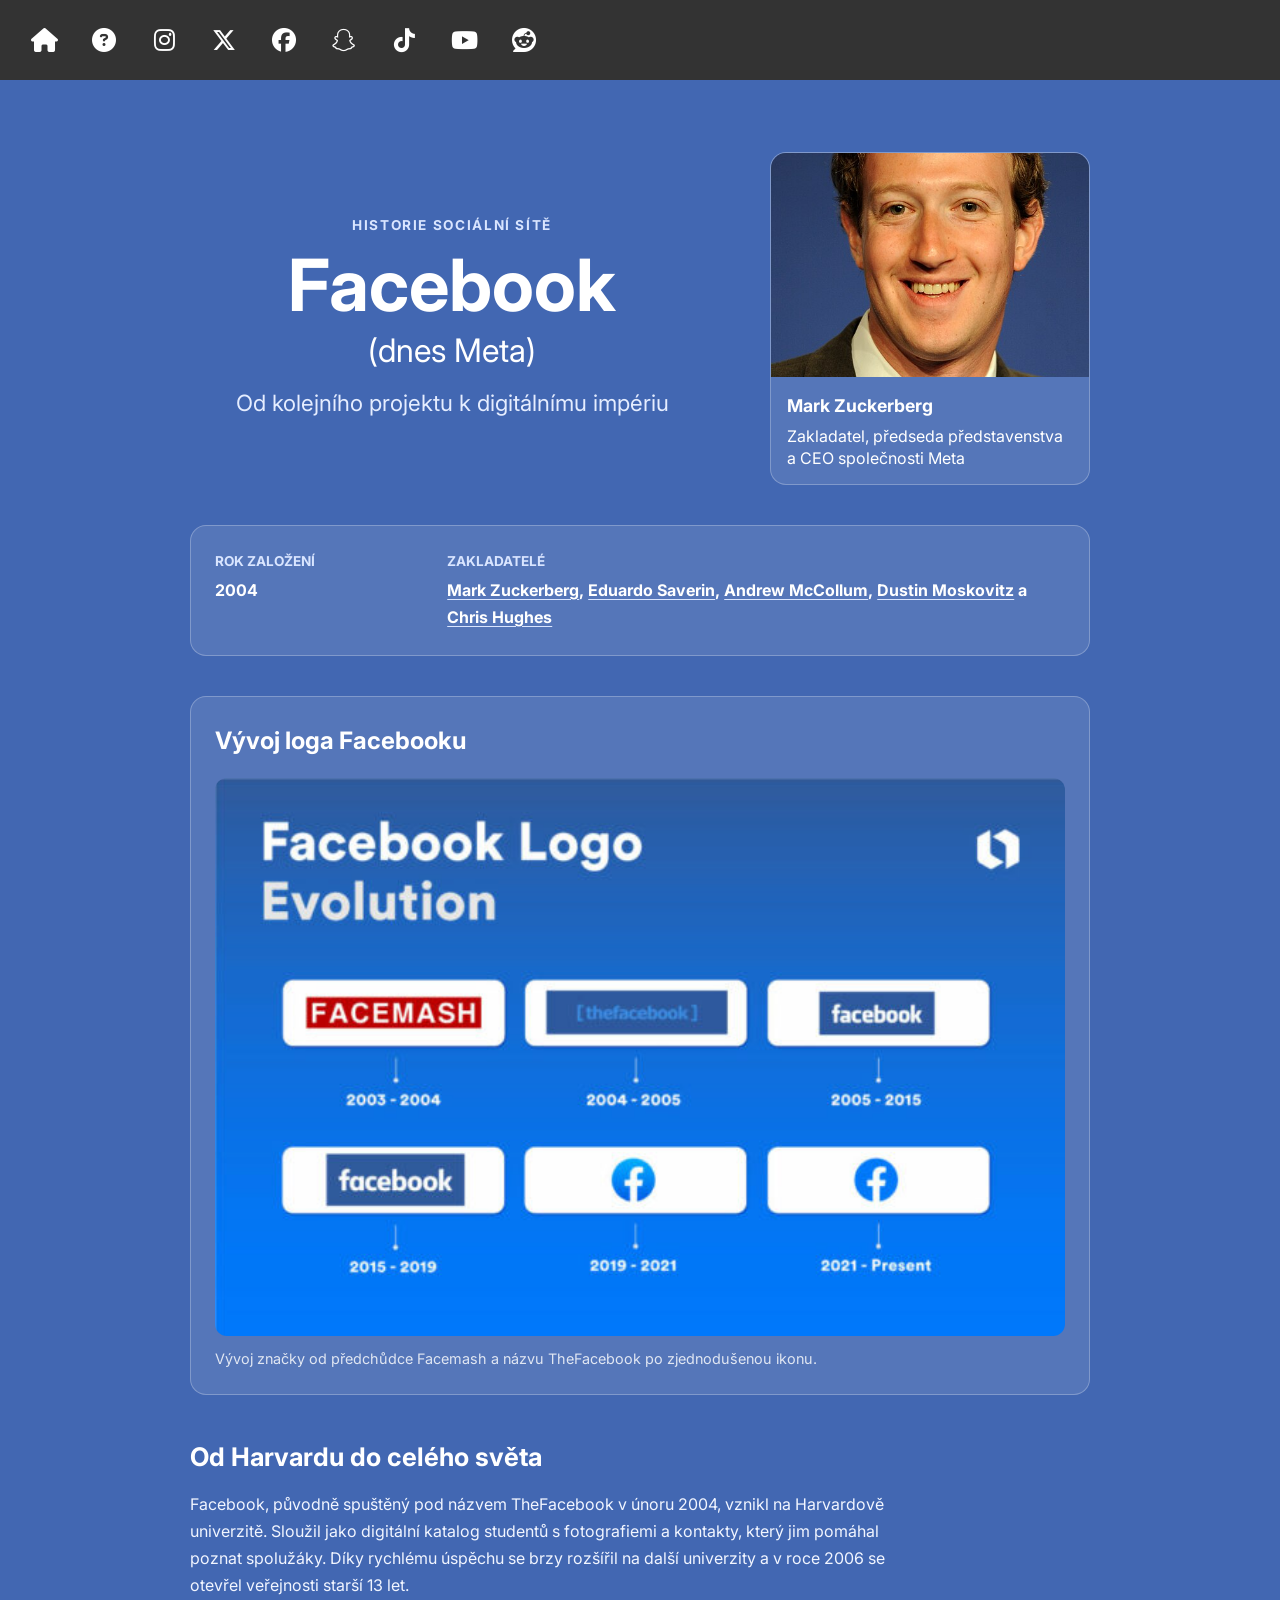
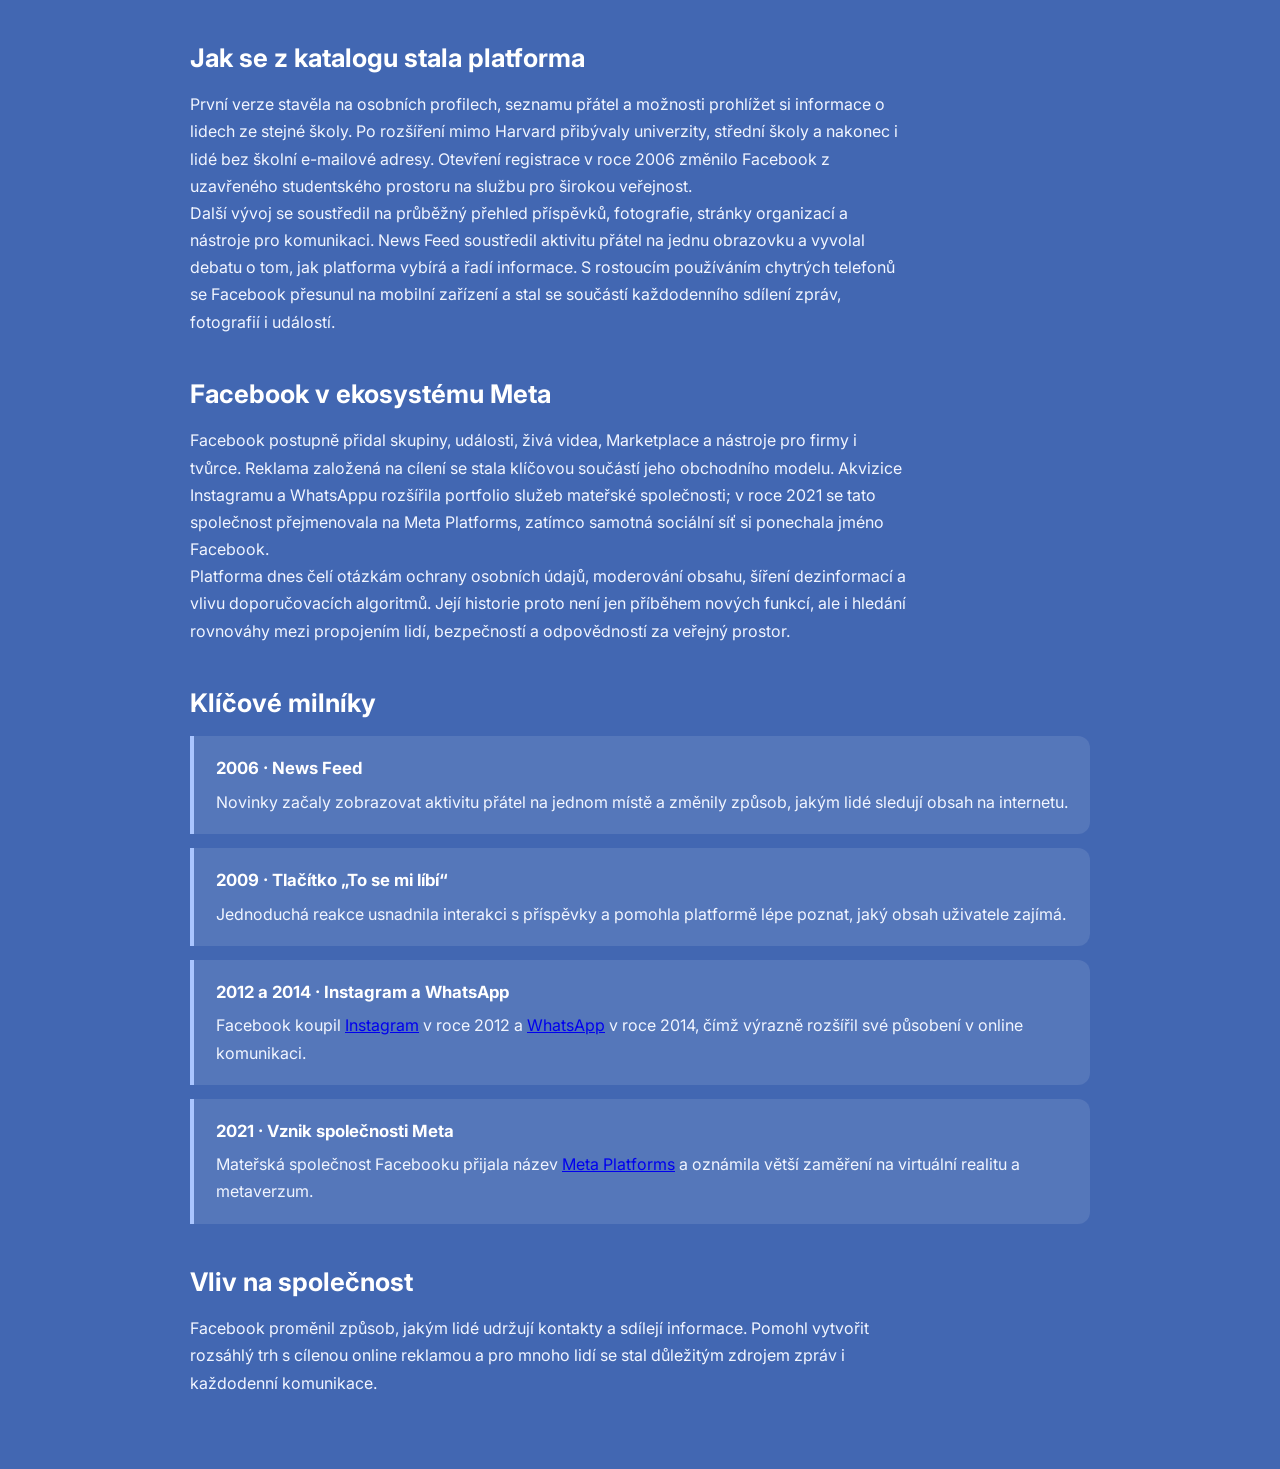
==== facebook.html @ 495b73c7 "vytvoreni_webu" ====
<!DOCTYPE html>
<html lang="cs">
<head>
    <meta charset="UTF-8">
    <meta name="viewport" content="width=device-width, initial-scale=1.0">
    <title>historie facebooku</title>
    <link rel="stylesheet" href="style.css">
    <link rel="stylesheet" href="menu.css">
</head>
<body class="social-page facebook-page">
    <header>
    <nav id="navbar">
        <ul>
         <li><a href="./index.html" aria-label="Domů"><i class="fa-solid fa-house" aria-hidden="true"></i> Domů</a></li>
         <li><a href="help.html" aria-label="Nápověda"><i class="fa-solid fa-circle-question" aria-hidden="true"></i> Nápověda</a></li>
         <li><a href="instagram.html"><i class="fa-brands fa-instagram" aria-hidden="true"></i> Instagram</a></li>
         <li><a href="x.html"><i class="fa-brands fa-x-twitter" aria-hidden="true"></i> X/Twitter</a></li>
         <li><a href="facebook.html" aria-current="page"><i class="fa-brands fa-facebook" aria-hidden="true"></i> Facebook</a></li>
         <li><a href="snapchat.html"><i class="fa-brands fa-snapchat" aria-hidden="true"></i> Snapchat</a></li>
         <li><a href="tiktok.html"><i class="fa-brands fa-tiktok" aria-hidden="true"></i> TikTok</a></li>
        <li><a href="youtube.html"><i class="fa-brands fa-youtube" aria-hidden="true"></i> YouTube</a></li>
        <li><a href="reddit.html"><i class="fa-brands fa-reddit" aria-hidden="true"></i> Reddit</a></li>
        </ul>
    </nav>
</header>
    <main class="container facebook-container">
        <section class="facebook-hero">
            <header class="facebook-intro">
                <p class="facebook-eyebrow">Historie sociální sítě</p>
                <h1>Facebook <span>(dnes Meta)</span></h1>
                <p class="facebook-lead">Od kolejního projektu k digitálnímu impériu</p>
            </header>
            <figure class="facebook-profile">
                <img src="assets/zuck.jpg" alt="Mark Zuckerberg, zakladatel a ředitel společnosti Meta" loading="lazy">
                <figcaption>
                    <strong>Mark Zuckerberg</strong>
                    <span>Zakladatel, předseda představenstva a CEO společnosti Meta</span>
                </figcaption>
            </figure>
        </section>

        <dl class="facebook-facts">
            <div>
                <dt>Rok založení</dt>
                <dd>2004</dd>
            </div>
            <div>
                <dt>Zakladatelé</dt>
                <dd>
                    <a href="https://en.wikipedia.org/wiki/Mark_Zuckerberg" target="_blank" rel="noopener noreferrer">Mark Zuckerberg</a>,
                    <a href="https://en.wikipedia.org/wiki/Eduardo_Saverin" target="_blank" rel="noopener noreferrer">Eduardo Saverin</a>,
                    <a href="https://en.wikipedia.org/wiki/Andrew_McCollum" target="_blank" rel="noopener noreferrer">Andrew McCollum</a>,
                    <a href="https://en.wikipedia.org/wiki/Dustin_Moskovitz" target="_blank" rel="noopener noreferrer">Dustin Moskovitz</a> a
                    <a href="https://en.wikipedia.org/wiki/Chris_Hughes_(Facebook_co-founder)" target="_blank" rel="noopener noreferrer">Chris Hughes</a>
                </dd>
            </div>
        </dl>

        <figure class="logo-history">
            <h2>Vývoj loga Facebooku</h2>
            <img src="assets/logos/facebook.jpg" alt="Přehled vývoje loga Facebooku od Facemash a TheFacebook po současný symbol">
            <figcaption>Vývoj značky od předchůdce Facemash a názvu TheFacebook po zjednodušenou ikonu.</figcaption>
        </figure>

        <section class="facebook-section">
            <h2>Od Harvardu do celého světa</h2>
            <p>Facebook, původně spuštěný pod názvem TheFacebook v únoru 2004, vznikl na Harvardově univerzitě. Sloužil jako digitální katalog studentů s fotografiemi a kontakty, který jim pomáhal poznat spolužáky. Díky rychlému úspěchu se brzy rozšířil na další univerzity a v roce 2006 se otevřel veřejnosti starší 13 let.</p>
        </section>

        <section class="facebook-section">
            <h2>Jak se z katalogu stala platforma</h2>
            <p>První verze stavěla na osobních profilech, seznamu přátel a možnosti prohlížet si informace o lidech ze stejné školy. Po rozšíření mimo Harvard přibývaly univerzity, střední školy a nakonec i lidé bez školní e-mailové adresy. Otevření registrace v roce 2006 změnilo Facebook z uzavřeného studentského prostoru na službu pro širokou veřejnost.</p>
            <p>Další vývoj se soustředil na průběžný přehled příspěvků, fotografie, stránky organizací a nástroje pro komunikaci. News Feed soustředil aktivitu přátel na jednu obrazovku a vyvolal debatu o tom, jak platforma vybírá a řadí informace. S rostoucím používáním chytrých telefonů se Facebook přesunul na mobilní zařízení a stal se součástí každodenního sdílení zpráv, fotografií i událostí.</p>
        </section>

        <section class="facebook-section">
            <h2>Facebook v ekosystému Meta</h2>
            <p>Facebook postupně přidal skupiny, události, živá videa, Marketplace a nástroje pro firmy i tvůrce. Reklama založená na cílení se stala klíčovou součástí jeho obchodního modelu. Akvizice Instagramu a WhatsAppu rozšířila portfolio služeb mateřské společnosti; v roce 2021 se tato společnost přejmenovala na Meta Platforms, zatímco samotná sociální síť si ponechala jméno Facebook.</p>
            <p>Platforma dnes čelí otázkám ochrany osobních údajů, moderování obsahu, šíření dezinformací a vlivu doporučovacích algoritmů. Její historie proto není jen příběhem nových funkcí, ale i hledání rovnováhy mezi propojením lidí, bezpečností a odpovědností za veřejný prostor.</p>
        </section>

        <section class="facebook-section">
            <h2>Klíčové milníky</h2>
            <ol class="facebook-timeline">
                <li>
                    <strong>2006 · News Feed</strong>
                    <p>Novinky začaly zobrazovat aktivitu přátel na jednom místě a změnily způsob, jakým lidé sledují obsah na internetu.</p>
                </li>
                <li>
                    <strong>2009 · Tlačítko „To se mi líbí“</strong>
                    <p>Jednoduchá reakce usnadnila interakci s příspěvky a pomohla platformě lépe poznat, jaký obsah uživatele zajímá.</p>
                </li>
                <li>
                    <strong>2012 a 2014 · Instagram a WhatsApp</strong>
                    <p>Facebook koupil <a href="https://www.instagram.com/" target="_blank" rel="noopener noreferrer">Instagram</a> v roce 2012 a <a href="https://www.whatsapp.com/" target="_blank" rel="noopener noreferrer">WhatsApp</a> v roce 2014, čímž výrazně rozšířil své působení v online komunikaci.</p>
                </li>
                <li>
                    <strong>2021 · Vznik společnosti Meta</strong>
                    <p>Mateřská společnost Facebooku přijala název <a href="https://about.meta.com/" target="_blank" rel="noopener noreferrer">Meta Platforms</a> a oznámila větší zaměření na virtuální realitu a metaverzum.</p>
                </li>
            </ol>
        </section>

        <section class="facebook-impact">
            <h2>Vliv na společnost</h2>
            <p>Facebook proměnil způsob, jakým lidé udržují kontakty a sdílejí informace. Pomohl vytvořit rozsáhlý trh s cílenou online reklamou a pro mnoho lidí se stal důležitým zdrojem zpráv i každodenní komunikace.</p>
        </section>
    </main>
</body>
</html>
---- style.css ----
@import url("https://cdnjs.cloudflare.com/ajax/libs/font-awesome/6.5.2/css/all.min.css");
@import url("https://fonts.googleapis.com/css2?family=Inter:wght@400;700&family=Roboto:wght@400;700&display=swap");
@import url("https://fonts.googleapis.com/css2?family=Nunito:ital,wght@0,200..1000;1,200..1000&display=swap");

body {
    font-family: "Nunito", sans-serif;
}

.social-page {
    font-family: var(--network-font, "Nunito", sans-serif);
}

.instagram-page {
    --network-font: "Instagram Sans", "Nunito", sans-serif;
}

.x-page {
    --network-font: "Chirp", "Inter", sans-serif;
}

.facebook-page {
    --network-font: "Optimistic Text", "Optimistic", "Inter", sans-serif;
}

.snapchat-page {
    --network-font: "Avenir Next", "Nunito", sans-serif;
}

.tiktok-page {
    --network-font: "TikTok Sans", "Inter", sans-serif;
}

.youtube-page {
    --network-font: "Roboto", Arial, sans-serif;
}

.reddit-page {
    --network-font: "Reddit Sans", "Inter", sans-serif;
}

.help-page {
    min-height: 100vh;
    display: flex;
    flex-direction: column;
    background: #eef4fb url("assets/social-background.jpg") center / cover fixed no-repeat;
}

body:not(.social-page):not(.help-page) {
    min-height: 100vh;
    background: #eef4fb url("assets/social-background.jpg") center / cover fixed no-repeat;
}

.help-page .info-container {
    margin: auto;
}

h1 {
    text-align: center;
}
h2 {
    text-align: center;
}
.container {
    background-color: #b4b2b2;
    max-width: 800px;
    margin: 0 auto;
    padding: 20px;
    border-radius: 15px;
    box-shadow: rgba(0, 0, 0, 0.07) 0px 1px 2px, rgba(0, 0, 0, 0.07) 0px 2px 4px, rgba(0, 0, 0, 0.07) 0px 4px 8px, rgba(0, 0, 0, 0.07) 0px 8px 16px, rgba(0, 0, 0, 0.07) 0px 16px 32px, rgba(0, 0, 0, 0.07) 0px 32px 64px;
    transition: transform 0.2s ease;
}

.container + .container {
    margin-top: 24px;
}

@media (hover: hover) {
    .intro-container:hover {
        transform: scale(1.3);
    }

    .help-page .info-container:hover {
        transform: scale(1.5);
    }
}
.facebook-page {
    min-height: 100vh;
    margin: 0;
    padding: 0;
    background-color: #4267B2;
    color: white;
}
.facebook-page .facebook-container {
    background-color: transparent;
    box-shadow: none;
    border-radius: 0;
    max-width: 900px;
    margin: 0 auto;
    padding: clamp(32px, 6vw, 72px) 24px;
    line-height: 1.7;
}

.facebook-hero {
    display: grid;
    grid-template-columns: minmax(0, 1fr) minmax(240px, 320px);
    align-items: center;
    gap: clamp(24px, 5vw, 56px);
    margin-bottom: 40px;
}

.facebook-intro {
    text-align: center;
}

.facebook-profile {
    overflow: hidden;
    margin: 0;
    border: 1px solid rgb(255 255 255 / 25%);
    border-radius: 16px;
    background: rgb(255 255 255 / 10%);
}

.facebook-profile img {
    display: block;
    width: 100%;
    aspect-ratio: 1.42;
    object-fit: cover;
    object-position: center 35%;
}

.facebook-profile figcaption {
    display: grid;
    gap: 4px;
    padding: 14px 16px;
}

.facebook-profile figcaption strong {
    font-size: 1.1rem;
}

.facebook-profile figcaption span {
    line-height: 1.4;
}

.facebook-profile figcaption small {
    margin-top: 6px;
    color: #d9e5ff;
    font-size: 0.72rem;
    line-height: 1.4;
}

.facebook-profile figcaption a {
    color: inherit;
}

.facebook-profile figcaption a:hover {
    color: white;
}

.facebook-eyebrow {
    margin: 0 0 8px;
    color: #d9e5ff;
    font-size: 0.85rem;
    font-weight: 700;
    letter-spacing: 0.12em;
    text-transform: uppercase;
}

.facebook-intro h1 {
    margin: 0;
    font-size: clamp(2.5rem, 7vw, 4.5rem);
    line-height: 1.1;
}

.facebook-intro h1 span {
    display: block;
    margin-top: 8px;
    font-size: 0.45em;
    font-weight: 400;
}

.facebook-lead {
    margin: 16px 0 0;
    color: #e5edff;
    font-size: clamp(1.1rem, 2.5vw, 1.4rem);
}

.facebook-facts {
    display: grid;
    grid-template-columns: minmax(130px, 0.7fr) 2fr;
    gap: 16px;
    margin: 0 0 40px;
    padding: 24px;
    border: 1px solid rgb(255 255 255 / 25%);
    border-radius: 16px;
    background: rgb(255 255 255 / 10%);
}

.facebook-facts div {
    min-width: 0;
}

.facebook-facts dt {
    color: #d9e5ff;
    font-size: 0.85rem;
    font-weight: 700;
    text-transform: uppercase;
}

.facebook-facts dd {
    margin: 4px 0 0;
    font-weight: 700;
}

.facebook-facts a {
    color: inherit;
    text-decoration-color: #d9e5ff;
    text-underline-offset: 3px;
}

.facebook-facts a:hover {
    color: #d9e5ff;
}

.facebook-section,
.facebook-impact {
    margin-top: 36px;
}

.facebook-section h2,
.facebook-impact h2 {
    margin-bottom: 12px;
    font-size: 1.6rem;
    text-align: left;
}

.facebook-section > p,
.facebook-impact p {
    max-width: 72ch;
    margin: 0;
    color: #f1f5ff;
}

.facebook-timeline {
    display: grid;
    gap: 14px;
    margin: 0;
    padding: 0;
    list-style: none;
    counter-reset: milestone;
}

.facebook-timeline li {
    padding: 18px 22px;
    border-left: 4px solid #a9c5ff;
    border-radius: 0 12px 12px 0;
    background: rgb(255 255 255 / 10%);
    counter-increment: milestone;
}

.facebook-timeline strong {
    font-size: 1.05rem;
}

.facebook-timeline p {
    margin: 6px 0 0;
    color: #f1f5ff;
}

@media (max-width: 600px) {
    .facebook-hero {
        grid-template-columns: 1fr;
    }

    .facebook-profile {
        width: min(100%, 360px);
        justify-self: center;
    }

    .facebook-facts {
        grid-template-columns: 1fr;
        padding: 18px;
    }
}

.x-page {
    min-height: 100vh;
    margin: 0;
    padding: 0;
    background: #000;
    color: #e7e9ea;
}

.x-page .x-container {
    max-width: 900px;
    margin: 0 auto;
    padding: clamp(32px, 6vw, 72px) 24px;
    background: transparent;
    box-shadow: none;
    border-radius: 0;
    line-height: 1.7;
}

.x-hero {
    display: grid;
    grid-template-columns: minmax(0, 1fr) minmax(240px, 320px);
    align-items: center;
    gap: clamp(24px, 5vw, 56px);
    margin-bottom: 40px;
}

.x-intro {
    text-align: center;
}

.x-profile {
    overflow: hidden;
    margin: 0;
    border: 1px solid #2f3336;
    border-radius: 16px;
    background: #16181c;
}

.x-profile img {
    display: block;
    width: 100%;
    aspect-ratio: 0.82;
    object-fit: cover;
    object-position: center 28%;
}

.x-profile figcaption {
    display: grid;
    gap: 4px;
    padding: 14px 16px;
}

.x-profile figcaption strong {
    font-size: 1.1rem;
}

.x-profile figcaption span {
    line-height: 1.4;
}

.x-profile figcaption small {
    margin-top: 6px;
    color: #71767b;
    font-size: 0.72rem;
    line-height: 1.4;
}

.x-profile figcaption a,
.x-facts a,
.x-timeline a {
    color: #1d9bf0;
    text-underline-offset: 3px;
}

.x-profile figcaption a:hover,
.x-facts a:hover,
.x-timeline a:hover {
    color: #8ecdf8;
}

.x-eyebrow {
    margin: 0 0 8px;
    color: #71767b;
    font-size: 0.85rem;
    font-weight: 700;
    letter-spacing: 0.12em;
    text-transform: uppercase;
}

.x-intro h1 {
    margin: 0;
    font-size: clamp(2.5rem, 7vw, 4.5rem);
    line-height: 1.1;
}

.x-intro h1 span {
    display: block;
    margin-top: 8px;
    font-size: 0.45em;
    font-weight: 400;
}

.x-lead {
    margin: 16px 0 0;
    color: #aab0b6;
    font-size: clamp(1.1rem, 2.5vw, 1.4rem);
}

.x-facts {
    display: grid;
    grid-template-columns: minmax(130px, 0.7fr) 2fr;
    gap: 16px;
    margin: 0 0 40px;
    padding: 24px;
    border: 1px solid #2f3336;
    border-radius: 16px;
    background: #16181c;
}

.x-facts div {
    min-width: 0;
}

.x-facts dt {
    color: #71767b;
    font-size: 0.85rem;
    font-weight: 700;
    text-transform: uppercase;
}

.x-facts dd {
    margin: 4px 0 0;
    font-weight: 700;
}

.x-section,
.x-impact {
    margin-top: 36px;
}

.x-section h2,
.x-impact h2 {
    margin-bottom: 12px;
    font-size: 1.6rem;
    text-align: left;
}

.x-section > p,
.x-impact p {
    max-width: 72ch;
    margin: 0;
    color: #c5c9cd;
}

.x-timeline {
    display: grid;
    gap: 14px;
    margin: 0;
    padding: 0;
    list-style: none;
}

.x-timeline li {
    padding: 18px 22px;
    border-left: 4px solid #1d9bf0;
    border-radius: 0 12px 12px 0;
    background: #16181c;
}

.x-timeline strong {
    font-size: 1.05rem;
}

.x-timeline p {
    margin: 6px 0 0;
    color: #c5c9cd;
}

@media (max-width: 600px) {
    .x-hero {
        grid-template-columns: 1fr;
    }

    .x-profile {
        width: min(100%, 360px);
        justify-self: center;
    }

    .x-facts {
        grid-template-columns: 1fr;
        padding: 18px;
    }
}

.network-template-page {
    --template-background: #111;
    --template-accent: #e7e9ea;
    min-height: 100vh;
    margin: 0;
    color: var(--template-accent);
    background: var(--template-background);
}

.instagram-page.network-template-page {
    --template-background: #24152f;
    --template-accent: #c13584;
}

.snapchat-page.network-template-page {
    --template-background: #fffc00;
    --template-accent: #111;
}

.tiktok-page.network-template-page {
    --template-background: #080808;
    --template-accent: #25f4ee;
}

.youtube-page.network-template-page {
    --template-background: #0f0f0f;
    --template-accent: #ff0033;
}

.reddit-page.network-template-page {
    --template-background: #1a1a1b;
    --template-accent: #ff4500;
}

.logo-history {
    margin: 32px 0 40px;
    padding: clamp(16px, 3vw, 24px);
    overflow: hidden;
    border: 1px solid color-mix(in srgb, var(--template-accent, currentColor) 35%, transparent);
    border-radius: 16px;
    background: color-mix(in srgb, var(--template-accent, currentColor) 7%, transparent);
}

.facebook-page .logo-history {
    border-color: rgb(255 255 255 / 25%);
    background: rgb(255 255 255 / 10%);
}

.x-page .logo-history {
    border-color: #2f3336;
    background: #16181c;
}

.logo-history h2 {
    margin: 0 0 16px;
    font-size: 1.5rem;
    text-align: left;
}

.logo-history img {
    display: block;
    width: 100%;
    height: auto;
    border-radius: 12px;
}

.logo-history figcaption {
    margin-top: 12px;
    color: inherit;
    font-size: 0.9rem;
    line-height: 1.55;
    opacity: 0.82;
}

.network-template {
    max-width: 900px;
    margin: 0 auto;
    padding: clamp(32px, 6vw, 72px) 24px;
}

.network-template-hero {
    display: grid;
    grid-template-columns: minmax(0, 1fr) minmax(240px, 320px);
    align-items: center;
    gap: clamp(24px, 5vw, 56px);
    margin-bottom: 40px;
}

.network-template-intro h1 {
    margin: 0;
    font-size: clamp(2.5rem, 7vw, 4.5rem);
    line-height: 1.1;
    text-align: center;
}

.network-template-photo-slot {
    aspect-ratio: 0.82;
    border: 1px dashed color-mix(in srgb, var(--template-accent) 50%, transparent);
    border-radius: 16px;
    background: color-mix(in srgb, var(--template-accent) 8%, transparent);
}

.network-template-owner {
    overflow: hidden;
    margin: 0;
    border: 1px solid color-mix(in srgb, var(--template-accent) 35%, transparent);
    border-radius: 16px;
    background: color-mix(in srgb, var(--template-accent) 8%, transparent);
}

.network-template-owner img {
    display: block;
    width: 100%;
    aspect-ratio: 0.82;
    object-fit: cover;
    object-position: center 30%;
}

.network-template-owner figcaption {
    display: grid;
    gap: 4px;
    padding: 14px 16px;
}

.network-template-owner figcaption strong {
    font-size: 1.1rem;
}

.network-template-owner figcaption span {
    line-height: 1.4;
    opacity: 0.85;
}

.network-template-facts-slot,
.network-template-section-slot {
    border: 1px dashed color-mix(in srgb, var(--template-accent) 35%, transparent);
    border-radius: 16px;
    background: color-mix(in srgb, var(--template-accent) 5%, transparent);
}

.network-template-facts-slot {
    min-height: 112px;
    margin-bottom: 36px;
}

.network-template-section-slot {
    min-height: 150px;
    margin-top: 24px;
    border-left: 4px solid var(--template-accent);
    border-radius: 0 12px 12px 0;
}

@media (max-width: 600px) {
    .network-template-hero {
        grid-template-columns: 1fr;
    }

    .network-template-photo-slot {
        width: min(100%, 360px);
        justify-self: center;
    }

    .network-template-owner {
        width: min(100%, 360px);
        justify-self: center;
    }
}

.instagram-hero {
    margin-bottom: 40px;
}

.instagram-owner {
    overflow: hidden;
    margin: 0;
    border: 1px solid rgb(255 255 255 / 20%);
    border-radius: 16px;
    background: rgb(255 255 255 / 7%);
}

.instagram-owner img {
    display: block;
    width: 100%;
    aspect-ratio: 0.82;
    object-fit: cover;
    object-position: center 30%;
}

.instagram-owner figcaption {
    display: grid;
    gap: 4px;
    padding: 14px 16px;
}

.instagram-owner figcaption strong {
    font-size: 1.1rem;
}

.instagram-owner figcaption span {
    color: #f0d5e7;
    line-height: 1.4;
}

.instagram-intro {
    text-align: center;
}

.instagram-eyebrow {
    margin: 0 0 8px;
    color: #e7a6d2;
    font-size: 0.85rem;
    font-weight: 700;
    letter-spacing: 0.12em;
    text-transform: uppercase;
}

.instagram-intro h1 {
    color: #fff;
}

.instagram-lead {
    margin: 16px 0 0;
    color: #f0d5e7;
    font-size: clamp(1.1rem, 2.5vw, 1.4rem);
}

.instagram-facts {
    display: grid;
    grid-template-columns: minmax(130px, 0.7fr) 2fr;
    gap: 16px;
    margin: 0 0 40px;
    padding: 24px;
    border: 1px solid rgb(255 255 255 / 20%);
    border-radius: 16px;
    background: rgb(255 255 255 / 7%);
}

.instagram-facts div {
    min-width: 0;
}

.instagram-facts dt {
    color: #e7a6d2;
    font-size: 0.85rem;
    font-weight: 700;
    text-transform: uppercase;
}

.instagram-facts dd {
    margin: 4px 0 0;
    font-weight: 700;
}

.instagram-facts a,
.instagram-section a {
    color: #f0a6d5;
    text-underline-offset: 3px;
}

.instagram-section,
.instagram-impact {
    margin-top: 36px;
}

.instagram-section h2,
.instagram-impact h2 {
    margin-bottom: 12px;
    color: #fff;
    font-size: 1.6rem;
    text-align: left;
}

.instagram-section > p,
.instagram-impact p {
    max-width: 72ch;
    margin: 0;
    color: #eadfea;
    line-height: 1.7;
}

.instagram-timeline {
    display: grid;
    gap: 14px;
    margin: 0;
    padding: 0;
    list-style: none;
}

.instagram-timeline li {
    padding: 18px 22px;
    border-left: 4px solid #c13584;
    border-radius: 0 12px 12px 0;
    background: rgb(255 255 255 / 7%);
}

.instagram-timeline strong {
    font-size: 1.05rem;
}

.instagram-timeline p {
    margin: 6px 0 0;
    color: #eadfea;
}

@media (max-width: 600px) {
    .instagram-facts {
        grid-template-columns: 1fr;
        padding: 18px;
    }

    .instagram-owner {
        width: min(100%, 360px);
        justify-self: center;
    }
}

.tiktok-page .tiktok-content {
    color: #f5f5f5;
    line-height: 1.7;
}

.tiktok-hero {
    margin-bottom: 40px;
}

.tiktok-intro {
    text-align: center;
}

.tiktok-eyebrow {
    margin: 0 0 8px;
    color: #25f4ee;
    font-size: 0.85rem;
    font-weight: 700;
    letter-spacing: 0.12em;
    text-transform: uppercase;
}

.tiktok-intro h1 {
    color: #fff;
}

.tiktok-lead {
    margin: 16px 0 0;
    color: #d8d8d8;
    font-size: clamp(1.1rem, 2.5vw, 1.4rem);
}

.tiktok-facts {
    display: grid;
    grid-template-columns: minmax(180px, 0.8fr) 2fr;
    gap: 16px;
    margin: 0 0 40px;
    padding: 24px;
    border: 1px solid rgb(255 255 255 / 18%);
    border-radius: 16px;
    background: #151515;
}

.tiktok-facts div {
    min-width: 0;
}

.tiktok-facts dt {
    color: #25f4ee;
    font-size: 0.85rem;
    font-weight: 700;
    text-transform: uppercase;
}

.tiktok-facts dd {
    margin: 4px 0 0;
    font-weight: 700;
}

.tiktok-facts a,
.tiktok-section a {
    color: #25f4ee;
    text-underline-offset: 3px;
}

.tiktok-facts a:hover,
.tiktok-section a:hover {
    color: #fe2c55;
}

.tiktok-section,
.tiktok-impact {
    margin-top: 36px;
}

.tiktok-section h2,
.tiktok-impact h2 {
    margin-bottom: 12px;
    color: #fff;
    font-size: 1.6rem;
    text-align: left;
}

.tiktok-section > p,
.tiktok-impact p {
    max-width: 72ch;
    margin: 0;
    color: #d8d8d8;
}

.tiktok-timeline {
    display: grid;
    gap: 14px;
    margin: 0;
    padding: 0;
    list-style: none;
}

.tiktok-timeline li {
    padding: 18px 22px;
    border-left: 4px solid #25f4ee;
    border-radius: 0 12px 12px 0;
    background: #151515;
}

.tiktok-timeline strong {
    font-size: 1.05rem;
}

.tiktok-timeline p {
    margin: 6px 0 0;
    color: #d8d8d8;
}

@media (max-width: 600px) {
    .tiktok-facts {
        grid-template-columns: 1fr;
        padding: 18px;
    }
}

.reddit-content {
    color: #e7e9ea;
    line-height: 1.7;
}

.reddit-hero {
    margin-bottom: 40px;
}

.reddit-intro {
    text-align: center;
}

.reddit-eyebrow {
    margin: 0 0 8px;
    color: #ff4500;
    font-size: 0.85rem;
    font-weight: 700;
    letter-spacing: 0.12em;
    text-transform: uppercase;
}

.reddit-intro h1 {
    color: #fff;
}

.reddit-lead {
    margin: 16px 0 0;
    color: #c5c9cd;
    font-size: clamp(1.1rem, 2.5vw, 1.4rem);
}

.reddit-facts {
    display: grid;
    grid-template-columns: minmax(130px, 0.7fr) 2fr;
    gap: 16px;
    margin: 0 0 40px;
    padding: 24px;
    border: 1px solid #343536;
    border-radius: 16px;
    background: #1e1e1f;
}

.reddit-facts div {
    min-width: 0;
}

.reddit-facts dt {
    color: #ff6a33;
    font-size: 0.85rem;
    font-weight: 700;
    text-transform: uppercase;
}

.reddit-facts dd {
    margin: 4px 0 0;
    font-weight: 700;
}

.reddit-facts a {
    color: #ff6a33;
    text-underline-offset: 3px;
}

.reddit-facts a:hover {
    color: #ff9670;
}

.reddit-section,
.reddit-impact {
    margin-top: 36px;
}

.reddit-section h2,
.reddit-impact h2 {
    margin-bottom: 12px;
    color: #fff;
    font-size: 1.6rem;
    text-align: left;
}

.reddit-section > p,
.reddit-impact p {
    max-width: 72ch;
    margin: 0;
    color: #c5c9cd;
}

.reddit-timeline {
    display: grid;
    gap: 14px;
    margin: 0;
    padding: 0;
    list-style: none;
}

.reddit-timeline li {
    padding: 18px 22px;
    border-left: 4px solid #ff4500;
    border-radius: 0 12px 12px 0;
    background: #1e1e1f;
}

.reddit-timeline strong {
    font-size: 1.05rem;
}

.reddit-timeline p {
    margin: 6px 0 0;
    color: #c5c9cd;
}

@media (max-width: 600px) {
    .reddit-facts {
        grid-template-columns: 1fr;
        padding: 18px;
    }
}

.youtube-content {
    color: #f1f1f1;
    line-height: 1.7;
}

.youtube-hero {
    margin-bottom: 40px;
}

.youtube-intro {
    text-align: center;
}

.youtube-eyebrow {
    margin: 0 0 8px;
    color: #ff0033;
    font-size: 0.85rem;
    font-weight: 700;
    letter-spacing: 0.12em;
    text-transform: uppercase;
}

.youtube-intro h1 {
    color: #fff;
}

.youtube-lead {
    margin: 16px 0 0;
    color: #c9c9c9;
    font-size: clamp(1.1rem, 2.5vw, 1.4rem);
}

.youtube-facts {
    display: grid;
    grid-template-columns: minmax(130px, 0.7fr) 2fr;
    gap: 16px;
    margin: 0 0 40px;
    padding: 24px;
    border: 1px solid #303030;
    border-radius: 16px;
    background: #181818;
}

.youtube-facts div {
    min-width: 0;
}

.youtube-facts dt {
    color: #ff4e45;
    font-size: 0.85rem;
    font-weight: 700;
    text-transform: uppercase;
}

.youtube-facts dd {
    margin: 4px 0 0;
    font-weight: 700;
}

.youtube-facts a {
    color: #ff6b63;
    text-underline-offset: 3px;
}

.youtube-facts a:hover {
    color: #ffaaa5;
}

.youtube-section,
.youtube-impact {
    margin-top: 36px;
}

.youtube-section h2,
.youtube-impact h2 {
    margin-bottom: 12px;
    color: #fff;
    font-size: 1.6rem;
    text-align: left;
}

.youtube-section > p,
.youtube-impact p {
    max-width: 72ch;
    margin: 0;
    color: #c9c9c9;
}

.youtube-timeline {
    display: grid;
    gap: 14px;
    margin: 0;
    padding: 0;
    list-style: none;
}

.youtube-timeline li {
    padding: 18px 22px;
    border-left: 4px solid #ff0033;
    border-radius: 0 12px 12px 0;
    background: #181818;
}

.youtube-timeline strong {
    font-size: 1.05rem;
}

.youtube-timeline p {
    margin: 6px 0 0;
    color: #c9c9c9;
}

@media (max-width: 600px) {
    .youtube-facts {
        grid-template-columns: 1fr;
        padding: 18px;
    }
}

.snapchat-content {
    color: #111;
    line-height: 1.7;
}

.snapchat-hero {
    margin-bottom: 40px;
}

.snapchat-intro {
    text-align: center;
}

.snapchat-eyebrow {
    margin: 0 0 8px;
    color: #333;
    font-size: 0.85rem;
    font-weight: 700;
    letter-spacing: 0.12em;
    text-transform: uppercase;
}

.snapchat-intro h1 {
    color: #111;
}

.snapchat-lead {
    margin: 16px 0 0;
    color: #333;
    font-size: clamp(1.1rem, 2.5vw, 1.4rem);
}

.snapchat-facts {
    display: grid;
    grid-template-columns: minmax(130px, 0.7fr) 2fr;
    gap: 16px;
    margin: 0 0 40px;
    padding: 24px;
    border: 1px solid rgb(0 0 0 / 14%);
    border-radius: 16px;
    background: rgb(255 255 255 / 75%);
}

.snapchat-facts div {
    min-width: 0;
}

.snapchat-facts dt {
    color: #555;
    font-size: 0.85rem;
    font-weight: 700;
    text-transform: uppercase;
}

.snapchat-facts dd {
    margin: 4px 0 0;
    font-weight: 700;
}

.snapchat-facts a {
    color: #111;
    text-underline-offset: 3px;
}

.snapchat-facts a:hover {
    color: #555;
}

.snapchat-section,
.snapchat-impact {
    margin-top: 36px;
}

.snapchat-section h2,
.snapchat-impact h2 {
    margin-bottom: 12px;
    color: #111;
    font-size: 1.6rem;
    text-align: left;
}

.snapchat-section > p,
.snapchat-impact p {
    max-width: 72ch;
    margin: 0;
    color: #222;
}

.snapchat-timeline {
    display: grid;
    gap: 14px;
    margin: 0;
    padding: 0;
    list-style: none;
}

.snapchat-timeline li {
    padding: 18px 22px;
    border-left: 4px solid #111;
    border-radius: 0 12px 12px 0;
    background: rgb(255 255 255 / 75%);
}

.snapchat-timeline strong {
    font-size: 1.05rem;
}

.snapchat-timeline p {
    margin: 6px 0 0;
    color: #333;
}

@media (max-width: 600px) {
    .snapchat-facts {
        grid-template-columns: 1fr;
        padding: 18px;
    }
}

.home-page {
    min-height: 100vh;
    margin: 0;
    color: #14243a;
}

.home-main {
    width: min(1080px, calc(100% - 40px));
    margin: 0 auto;
    padding: clamp(36px, 7vw, 76px) 0 48px;
}

.home-hero {
    max-width: 820px;
    margin: 0 auto 64px;
    padding: clamp(30px, 7vw, 64px);
    border: 1px solid rgb(255 255 255 / 75%);
    border-radius: 28px;
    background: rgb(255 255 255 / 88%);
    box-shadow: 0 24px 70px rgb(22 55 91 / 16%);
    text-align: center;
    backdrop-filter: blur(8px);
}

.home-eyebrow {
    margin: 0 0 12px;
    color: #2864a4;
    font-size: 0.82rem;
    font-weight: 800;
    letter-spacing: 0.14em;
    text-transform: uppercase;
}

.home-hero h1 {
    max-width: 720px;
    margin: 0 auto;
    color: #12335a;
    font-size: clamp(2.5rem, 7vw, 5rem);
    line-height: 1.04;
    text-wrap: balance;
}

.home-lead {
    max-width: 650px;
    margin: 22px auto 0;
    color: #255d95;
    font-size: clamp(1.2rem, 3vw, 1.7rem);
    font-weight: 700;
    line-height: 1.4;
    text-wrap: balance;
}

.home-description {
    max-width: 620px;
    margin: 18px auto 0;
    color: #40536b;
    font-size: 1.05rem;
    line-height: 1.7;
}

.home-button,
.home-help-link {
    display: inline-flex;
    align-items: center;
    justify-content: center;
    gap: 10px;
    min-height: 48px;
    margin-top: 28px;
    padding: 0 22px;
    border-radius: 999px;
    background: #1769aa;
    color: #fff;
    font-weight: 800;
    text-decoration: none;
    transition: background-color 0.2s ease, transform 0.2s ease, box-shadow 0.2s ease;
}

.home-button:hover,
.home-help-link:hover {
    transform: translateY(-2px);
    background: #0d4e86;
    box-shadow: 0 8px 20px rgb(23 105 170 / 24%);
}

.home-section-heading {
    margin-bottom: 24px;
    padding: 18px;
    border: 1px solid rgb(255 255 255 / 75%);
    border-radius: 18px;
    background: rgb(255 255 255 / 82%);
    box-shadow: 0 10px 28px rgb(22 55 91 / 10%);
    text-align: center;
    backdrop-filter: blur(8px);
}

.home-section-heading h2 {
    margin: 0;
    color: #12335a;
    font-size: clamp(1.7rem, 4vw, 2.4rem);
    text-wrap: balance;
}

.home-network-grid {
    display: grid;
    grid-template-columns: repeat(3, minmax(0, 1fr));
    gap: 16px;
}

.home-network-card {
    position: relative;
    display: grid;
    min-height: 160px;
    align-content: start;
    gap: 8px;
    padding: 22px 50px 22px 22px;
    border: 1px solid rgb(255 255 255 / 85%);
    border-radius: 18px;
    background: rgb(255 255 255 / 91%);
    box-shadow: 0 10px 28px rgb(22 55 91 / 10%);
    color: #1c2e43;
    text-decoration: none;
    transition: transform 0.2s ease, box-shadow 0.2s ease;
    backdrop-filter: blur(6px);
}

.home-network-card:hover {
    transform: translateY(-4px);
    box-shadow: 0 16px 36px rgb(22 55 91 / 18%);
}

.home-network-card > i:first-child {
    display: grid;
    width: 42px;
    height: 42px;
    place-items: center;
    border-radius: 13px;
    background: var(--card-accent);
    color: #fff;
    font-size: 1.35rem;
}

.home-network-card span {
    font-size: 1.15rem;
    font-weight: 800;
}

.home-network-card small {
    color: #5a6878;
    font-size: 0.9rem;
    line-height: 1.4;
}

.home-card-arrow {
    position: absolute;
    top: 26px;
    right: 22px;
    color: var(--card-accent);
}

.instagram-card { --card-accent: #c13584; }
.x-card { --card-accent: #171717; }
.facebook-card { --card-accent: #1877f2; }
.snapchat-card { --card-accent: #c6b900; }
.tiktok-card { --card-accent: #111; }
.youtube-card { --card-accent: #e62117; }
.reddit-card { --card-accent: #ff4500; }

.home-help {
    display: flex;
    align-items: center;
    justify-content: space-between;
    gap: 24px;
    margin-top: 48px;
    padding: 24px clamp(22px, 4vw, 36px);
    border: 1px solid rgb(255 255 255 / 80%);
    border-radius: 20px;
    background: rgb(18 51 90 / 91%);
    color: #fff;
    box-shadow: 0 14px 35px rgb(22 55 91 / 18%);
}

.home-help h2 {
    margin: 0;
    font-size: 1.35rem;
    text-align: left;
}

.home-help p {
    margin: 6px 0 0;
    color: #d5e7fa;
    line-height: 1.5;
}

.home-help-link {
    flex: 0 0 auto;
    margin: 0;
    background: #fff;
    color: #12335a;
}

.home-help-link:hover {
    background: #eaf4ff;
    color: #12335a;
}

.help-main {
    width: min(760px, calc(100% - 40px));
    margin: auto;
    padding: clamp(36px, 7vw, 72px) 0;
}

.help-intro {
    padding: clamp(26px, 6vw, 48px);
    border: 1px solid rgb(255 255 255 / 80%);
    border-radius: 26px;
    background: rgb(255 255 255 / 91%);
    box-shadow: 0 20px 60px rgb(22 55 91 / 16%);
    text-align: center;
    backdrop-filter: blur(8px);
}

.help-icon {
    display: grid;
    width: 60px;
    height: 60px;
    margin: 0 auto 18px;
    place-items: center;
    border-radius: 20px;
    background: #e5f1ff;
    color: #1769aa;
    font-size: 1.8rem;
}

.help-eyebrow {
    margin: 0 0 8px;
    color: #2864a4;
    font-size: 0.82rem;
    font-weight: 800;
    letter-spacing: 0.14em;
    text-transform: uppercase;
}

.help-intro h1 {
    margin: 0;
    color: #12335a;
    font-size: clamp(2rem, 6vw, 3.25rem);
}

.help-intro > p:last-child {
    max-width: 560px;
    margin: 14px auto 0;
    color: #40536b;
    font-size: 1.05rem;
    line-height: 1.65;
}

.help-steps {
    display: grid;
    gap: 14px;
    margin-top: 22px;
}

.help-step {
    display: grid;
    grid-template-columns: 52px minmax(0, 1fr);
    align-items: start;
    gap: 16px;
    padding: 20px;
    border: 1px solid rgb(255 255 255 / 80%);
    border-radius: 18px;
    background: rgb(255 255 255 / 91%);
    box-shadow: 0 10px 28px rgb(22 55 91 / 10%);
    backdrop-filter: blur(6px);
}

.help-step-number {
    display: grid;
    width: 46px;
    height: 46px;
    place-items: center;
    border-radius: 15px;
    background: #e5f1ff;
    color: #1769aa;
    font-weight: 900;
}

.help-step h2 {
    margin: 0;
    color: #17385d;
    font-size: 1.15rem;
    text-align: left;
}

.help-step p {
    margin: 6px 0 0;
    color: #526277;
    line-height: 1.55;
}

.help-home-link {
    display: flex;
    width: fit-content;
    align-items: center;
    gap: 10px;
    margin: 24px auto 0;
    padding: 12px 18px;
    border-radius: 999px;
    background: #1769aa;
    color: #fff;
    font-weight: 800;
    text-decoration: none;
    transition: background-color 0.2s ease, transform 0.2s ease;
}

.help-home-link:hover {
    transform: translateY(-2px);
    background: #0d4e86;
}

@media (max-width: 760px) {
    .home-network-grid {
        grid-template-columns: repeat(2, minmax(0, 1fr));
    }
}

@media (max-width: 520px) {
    .home-main,
    .help-main {
        width: min(100% - 28px, 760px);
        padding-top: 28px;
    }

    .home-hero {
        margin-bottom: 42px;
        border-radius: 22px;
    }

    .home-network-grid {
        grid-template-columns: 1fr;
        gap: 12px;
    }

    .home-network-card {
        min-height: 135px;
    }

    .home-help {
        align-items: stretch;
        flex-direction: column;
        gap: 16px;
        margin-top: 32px;
    }

    .home-help-link {
        align-self: flex-start;
    }

    .help-step {
        grid-template-columns: 42px minmax(0, 1fr);
        gap: 12px;
        padding: 16px;
    }

    .help-step-number {
        width: 40px;
        height: 40px;
    }
}
---- menu.css ----
#navbar {
    background-color: #333;
    color: white;
    display: flex;
    justify-content: space-between;
    align-items: center;
    padding: 16px;
    font-size: 24px;
    font-weight: bold;
}

#navbar a {
    color: white;
    text-decoration: none;
}

#navbar ul {
    display: flex;
    flex-wrap: wrap;
    justify-content: center;
    list-style: none;
    align-items: center;
    margin: 0;
    padding: 0;
}

#navbar ul li a {
    display: inline-flex;
    align-items: center;
    gap: 8px;
    padding: 10px;
    margin: 0 4px;
}

#navbar ul li a i {
    display: inline-block;
    transition: transform 0.2s ease;
}

#navbar ul li a:hover {
    background-color: #999999;
    border-radius: 5px;
}

#navbar ul li a[aria-current="page"],
#navbar ul li a[aria-current="page"]:hover {
    background-color: #333;
}

@media (hover: hover) {
    #navbar ul li a:hover i {
        transform: scale(1.2);
    }
}

@media (max-width: 1400px) {
    #navbar ul {
        gap: 4px;
    }

    #navbar ul li a {
        justify-content: center;
        gap: 0;
        width: 48px;
        height: 48px;
        box-sizing: border-box;
        padding: 8px;
        font-size: 0;
    }

    #navbar ul li a i {
        font-size: 24px;
    }
}

@media (max-width: 600px) {
    #navbar {
        justify-content: center;
        padding: 8px;
    }

    #navbar ul {
        gap: 2px;
    }

    #navbar ul li a {
        width: 42px;
        height: 42px;
        margin: 0 2px;
    }

    #navbar ul li a i {
        font-size: 21px;
    }
}

.text-primary {
    color: #999999;
}
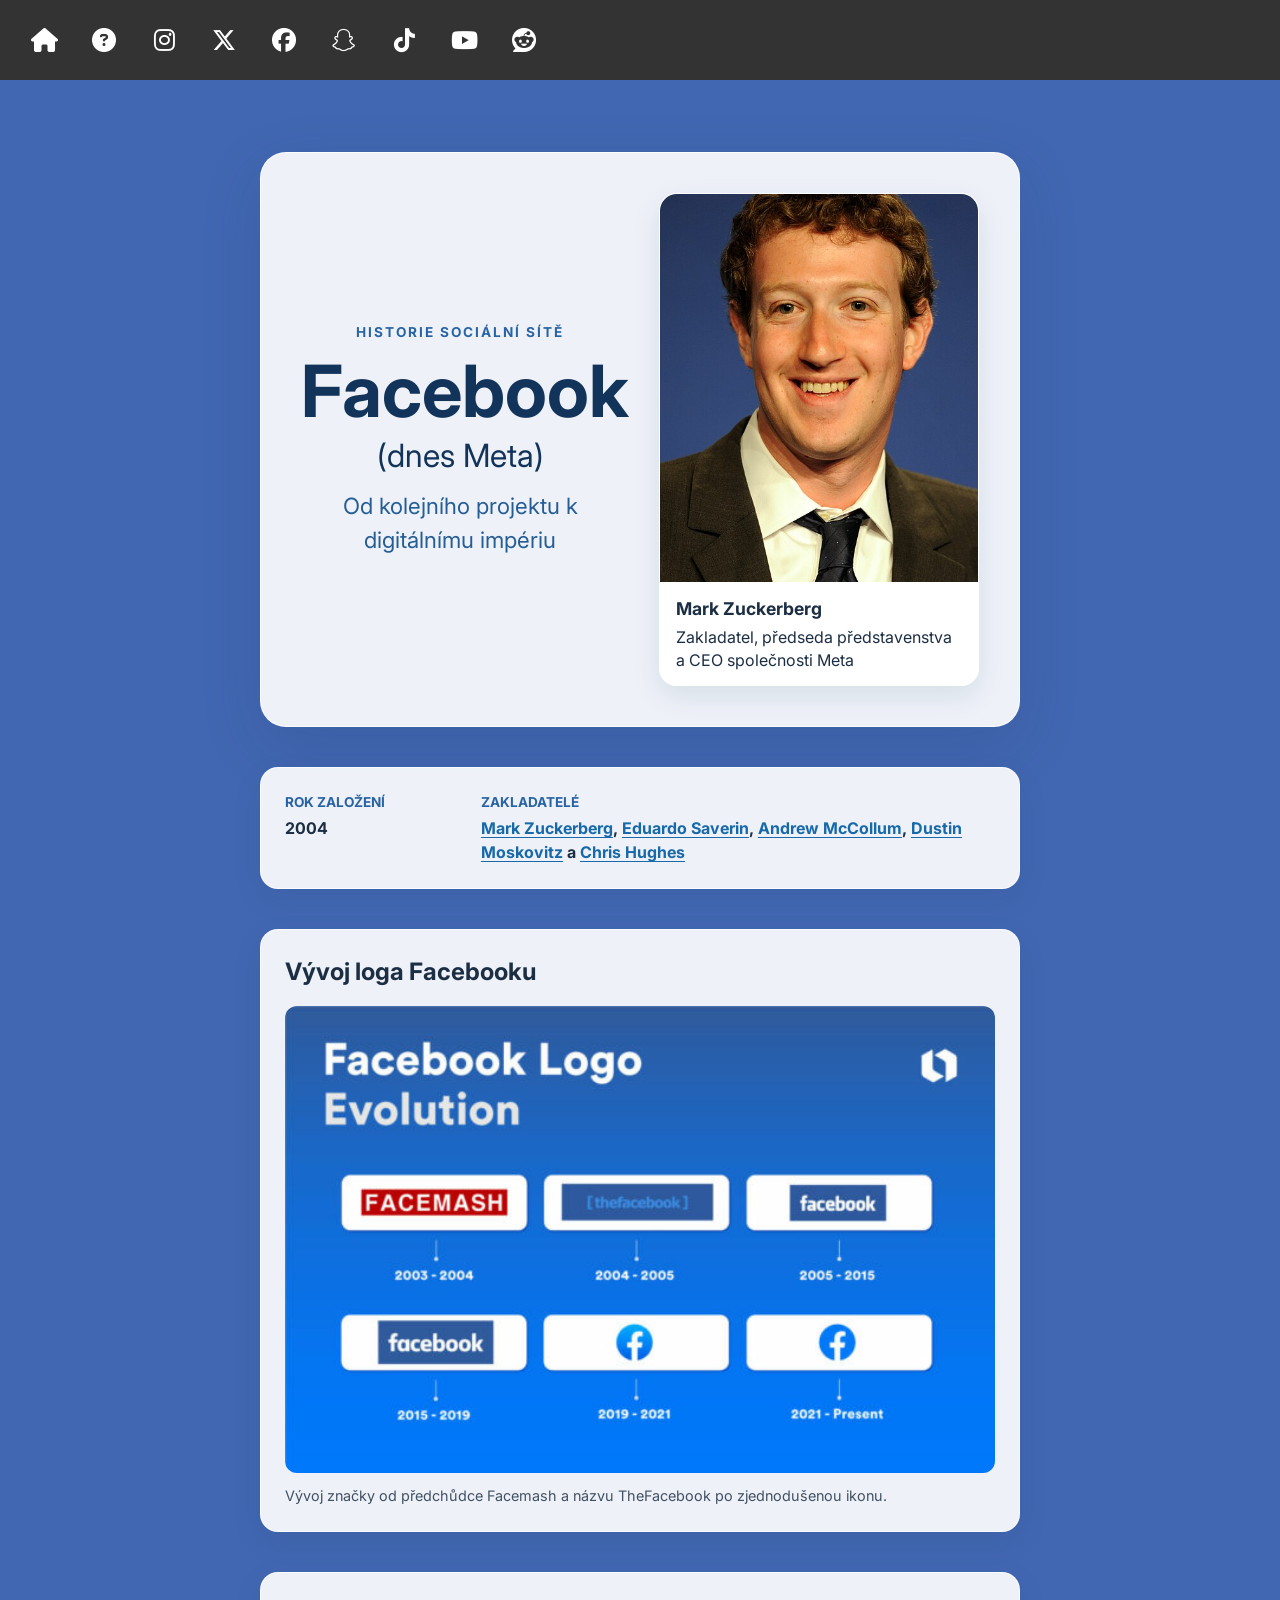
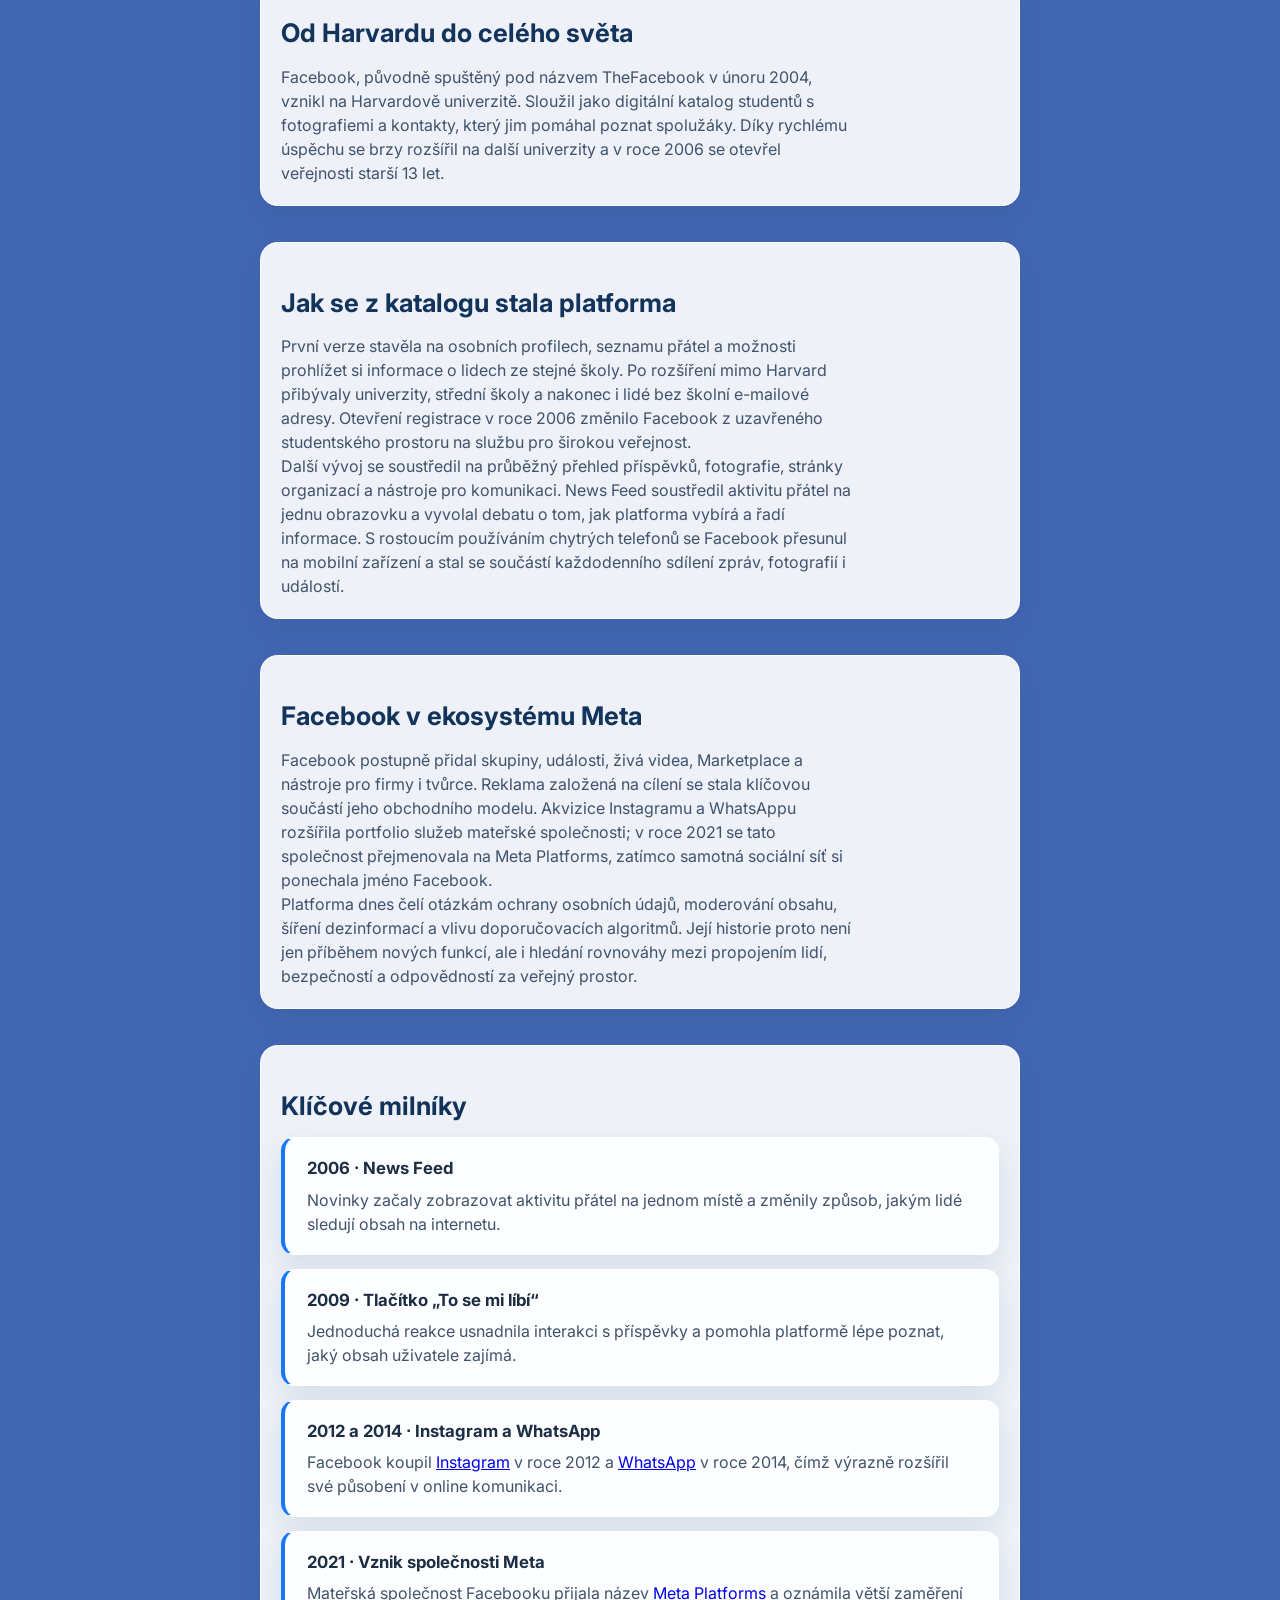
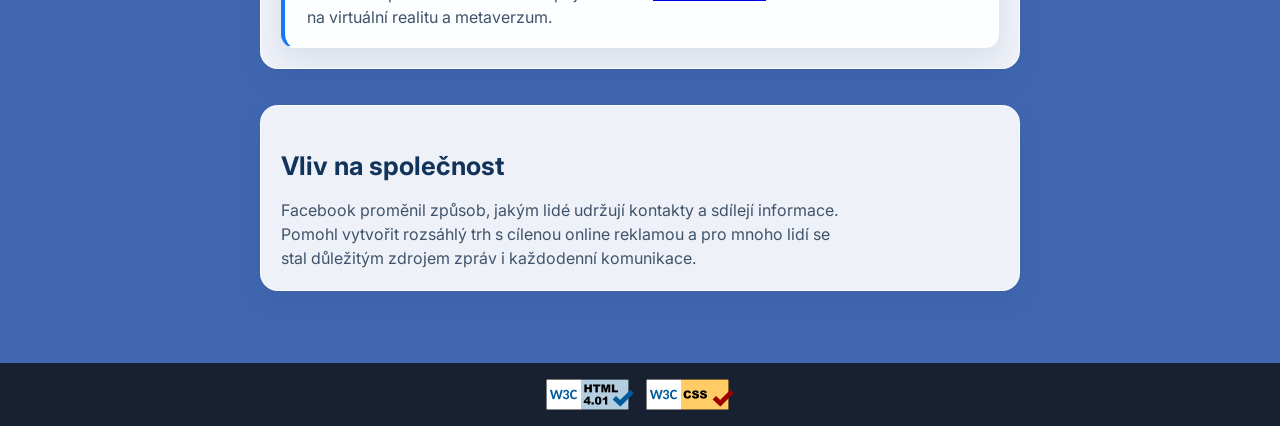
==== commit f6c7a759: "update" ====
--- a/facebook.html
+++ b/facebook.html
@@ -106,5 +106,13 @@
             <p>Facebook proměnil způsob, jakým lidé udržují kontakty a sdílejí informace. Pomohl vytvořit rozsáhlý trh s cílenou online reklamou a pro mnoho lidí se stal důležitým zdrojem zpráv i každodenní komunikace.</p>
         </section>
     </main>
+    <footer class="site-footer">
+        <a href="https://validator.w3.org/nu/?showsource=yes&amp;showoutline=yes&amp;showimagereport=yes&amp;level=warning&amp;doc=https%3A%2F%2Fjakubkutlak.github.io%2Fprojekt1-web/" target="_blank" rel="noopener noreferrer">
+            <img src="assets/html-validator.png" alt="Ověřit HTML pomocí W3C Nu Validator">
+        </a>
+        <a href="https://jigsaw.w3.org/css-validator/validator?uri=https%3A%2F%2Fjakubkutlak.github.io%2Fprojekt1-web%2F&amp;profile=css3svg&amp;usermedium=all&amp;warning=1&amp;vextwarning=&amp;lang=cs" target="_blank" rel="noopener noreferrer">
+            <img src="assets/css-validator.png" alt="Ověřit CSS pomocí W3C CSS Validator">
+        </a>
+    </footer>
 </body>
 </html>
--- a/style.css
+++ b/style.css
@@ -1,52 +1,36 @@
-@import url("https://cdnjs.cloudflare.com/ajax/libs/font-awesome/6.5.2/css/all.min.css");
-@import url("https://fonts.googleapis.com/css2?family=Inter:wght@400;700&family=Roboto:wght@400;700&display=swap");
-@import url("https://fonts.googleapis.com/css2?family=Nunito:ital,wght@0,200..1000;1,200..1000&display=swap");
+﻿@import url("https://cdnjs.cloudflare.com/ajax/libs/font-awesome/6.5.2/css/all.min.css");
+@import url("https://fonts.googleapis.com/css2?family=Inter:wght@400;700&display=swap");
 
 body {
-    font-family: "Nunito", sans-serif;
-}
-
-.social-page {
-    font-family: var(--network-font, "Nunito", sans-serif);
-}
-
-.instagram-page {
-    --network-font: "Instagram Sans", "Nunito", sans-serif;
-}
-
-.x-page {
-    --network-font: "Chirp", "Inter", sans-serif;
-}
-
-.facebook-page {
-    --network-font: "Optimistic Text", "Optimistic", "Inter", sans-serif;
-}
-
-.snapchat-page {
-    --network-font: "Avenir Next", "Nunito", sans-serif;
-}
-
-.tiktok-page {
-    --network-font: "TikTok Sans", "Inter", sans-serif;
-}
-
-.youtube-page {
-    --network-font: "Roboto", Arial, sans-serif;
-}
-
-.reddit-page {
-    --network-font: "Reddit Sans", "Inter", sans-serif;
-}
-
-.help-page {
+    font-family: "Inter", sans-serif;
     min-height: 100vh;
     display: flex;
     flex-direction: column;
+}
+
+.site-footer {
+    display: flex;
+    align-items: center;
+    justify-content: center;
+    gap: 12px;
+    margin-top: auto;
+    padding: 16px;
+    background: rgb(20 28 40 / 0.92);
+}
+
+.site-footer img {
+    display: block;
+    max-width: 100%;
+    height: 31px;
+}
+
+.help-page {
+    display: flex;
+    flex-direction: column;
     background: #eef4fb url("assets/social-background.jpg") center / cover fixed no-repeat;
 }
 
 body:not(.social-page):not(.help-page) {
-    min-height: 100vh;
     background: #eef4fb url("assets/social-background.jpg") center / cover fixed no-repeat;
 }
 
@@ -83,451 +67,443 @@
         transform: scale(1.5);
     }
 }
+/* Social page components reuse the same glass-card palette as the home and help pages. */
+.social-page {
+    --social-accent: #1769aa;
+    --social-subtle: #2864a4;
+    --social-lead: #255d95;
+    --social-muted: #40536b;
+    --social-link: #1769aa;
+    --social-link-hover: #0d4e86;
+    --social-panel-border: rgb(255 255 255 / 0.8);
+    --social-panel-background: rgb(255 255 255 / 0.91);
+    --social-panel-shadow: 0 10px 28px rgb(22 55 91 / 0.1);
+    --social-panel-text: #1c2e43;
+    margin: 0;
+}
+
 .facebook-page {
-    min-height: 100vh;
+    --social-accent: #1877f2;
     margin: 0;
     padding: 0;
     background-color: #4267B2;
-    color: white;
-}
-.facebook-page .facebook-container {
-    background-color: transparent;
-    box-shadow: none;
-    border-radius: 0;
-    max-width: 900px;
-    margin: 0 auto;
-    padding: clamp(32px, 6vw, 72px) 24px;
-    line-height: 1.7;
-}
-
-.facebook-hero {
+    color: #fff;
+}
+
+.x-page {
+    --social-accent: #1d9bf0;
+    margin: 0;
+    padding: 0;
+    background: #000;
+    color: #e7e9ea;
+}
+
+.network-template-page {
+    --template-background: #111;
+    --template-accent: #e7e9ea;
+    --social-accent: var(--template-accent);
+    margin: 0;
+    color: var(--template-accent);
+    background: var(--template-background);
+}
+
+.instagram-page.network-template-page {
+    --template-background: #24152f;
+    --template-accent: #c13584;
+}
+
+.snapchat-page.network-template-page {
+    --template-background: #fffc00;
+    --template-accent: #111;
+}
+
+.tiktok-page.network-template-page {
+    --template-background: #080808;
+    --template-accent: #25f4ee;
+}
+
+.youtube-page.network-template-page {
+    --template-background: #0f0f0f;
+    --template-accent: #ff0033;
+}
+
+.reddit-page.network-template-page {
+    --template-background: #1a1a1b;
+    --template-accent: #ff4500;
+}
+
+.facebook-hero,
+.x-hero,
+.network-template-hero {
     display: grid;
     grid-template-columns: minmax(0, 1fr) minmax(240px, 320px);
     align-items: center;
-    gap: clamp(24px, 5vw, 56px);
+    gap: 40px;
     margin-bottom: 40px;
-}
-
-.facebook-intro {
+    padding: 40px;
+    border: 1px solid var(--social-panel-border);
+    border-radius: 26px;
+    background: var(--social-panel-background);
+    box-shadow: 0 20px 60px rgb(22 55 91 / 0.16);
+    backdrop-filter: blur(8px);
+}
+
+.facebook-intro,
+.x-intro,
+.instagram-intro,
+.tiktok-intro,
+.reddit-intro,
+.youtube-intro,
+.snapchat-intro {
     text-align: center;
 }
 
-.facebook-profile {
+.facebook-profile,
+.x-profile,
+.instagram-owner,
+.network-template-owner,
+.facebook-facts,
+.x-facts,
+.instagram-facts,
+.tiktok-facts,
+.reddit-facts,
+.youtube-facts,
+.snapchat-facts {
+    border: 1px solid var(--social-panel-border);
+    border-radius: 18px;
+    background: var(--social-panel-background);
+    box-shadow: var(--social-panel-shadow);
+    color: var(--social-panel-text);
+    backdrop-filter: blur(6px);
+}
+
+.facebook-profile,
+.x-profile,
+.instagram-owner,
+.network-template-owner {
     overflow: hidden;
     margin: 0;
-    border: 1px solid rgb(255 255 255 / 25%);
-    border-radius: 16px;
-    background: rgb(255 255 255 / 10%);
-}
-
-.facebook-profile img {
+}
+
+.facebook-profile img,
+.x-profile img,
+.instagram-owner img,
+.network-template-owner img {
     display: block;
     width: 100%;
-    aspect-ratio: 1.42;
+    aspect-ratio: 0.82;
     object-fit: cover;
-    object-position: center 35%;
-}
-
-.facebook-profile figcaption {
+    object-position: center 30%;
+}
+
+.facebook-profile img { object-position: center 35%; }
+.x-profile img { object-position: center 28%; }
+
+.facebook-profile figcaption,
+.x-profile figcaption,
+.instagram-owner figcaption,
+.network-template-owner figcaption {
     display: grid;
     gap: 4px;
     padding: 14px 16px;
 }
 
-.facebook-profile figcaption strong {
+.facebook-profile figcaption strong,
+.x-profile figcaption strong,
+.instagram-owner figcaption strong,
+.network-template-owner figcaption strong {
     font-size: 1.1rem;
 }
 
-.facebook-profile figcaption span {
+.facebook-profile figcaption span,
+.x-profile figcaption span,
+.instagram-owner figcaption span,
+.network-template-owner figcaption span {
     line-height: 1.4;
 }
 
-.facebook-profile figcaption small {
+.facebook-profile figcaption small,
+.x-profile figcaption small {
     margin-top: 6px;
-    color: #d9e5ff;
+    color: #5a6878;
     font-size: 0.72rem;
     line-height: 1.4;
 }
 
-.facebook-profile figcaption a {
-    color: inherit;
-}
-
-.facebook-profile figcaption a:hover {
-    color: white;
-}
-
-.facebook-eyebrow {
+.facebook-profile figcaption a { color: var(--social-link); }
+.facebook-profile figcaption a:hover { color: var(--social-link-hover); }
+
+.facebook-eyebrow,
+.x-eyebrow,
+.instagram-eyebrow,
+.tiktok-eyebrow,
+.reddit-eyebrow,
+.youtube-eyebrow,
+.snapchat-eyebrow {
     margin: 0 0 8px;
-    color: #d9e5ff;
+    color: var(--social-subtle);
     font-size: 0.85rem;
     font-weight: 700;
-    letter-spacing: 0.12em;
+    letter-spacing: 2px;
     text-transform: uppercase;
 }
 
-.facebook-intro h1 {
-    margin: 0;
-    font-size: clamp(2.5rem, 7vw, 4.5rem);
+.facebook-intro h1,
+.x-intro h1,
+.instagram-intro h1,
+.tiktok-intro h1,
+.reddit-intro h1,
+.youtube-intro h1,
+.snapchat-intro h1,
+.network-template-intro h1 {
+    margin: 0;
+    color: #12335a;
+    font-size: 4.5rem;
     line-height: 1.1;
 }
 
-.facebook-intro h1 span {
+.facebook-intro h1 span,
+.x-intro h1 span {
     display: block;
     margin-top: 8px;
-    font-size: 0.45em;
+    font-size: 2rem;
     font-weight: 400;
 }
 
-.facebook-lead {
+.facebook-lead,
+.x-lead,
+.instagram-lead,
+.tiktok-lead,
+.reddit-lead,
+.youtube-lead,
+.snapchat-lead {
     margin: 16px 0 0;
-    color: #e5edff;
-    font-size: clamp(1.1rem, 2.5vw, 1.4rem);
-}
-
-.facebook-facts {
+    color: var(--social-lead);
+    font-size: 1.4rem;
+}
+
+.facebook-facts,
+.x-facts,
+.instagram-facts,
+.tiktok-facts,
+.reddit-facts,
+.youtube-facts,
+.snapchat-facts {
     display: grid;
     grid-template-columns: minmax(130px, 0.7fr) 2fr;
     gap: 16px;
     margin: 0 0 40px;
     padding: 24px;
-    border: 1px solid rgb(255 255 255 / 25%);
-    border-radius: 16px;
-    background: rgb(255 255 255 / 10%);
-}
-
-.facebook-facts div {
+    box-shadow: var(--social-panel-shadow);
+    color: var(--social-panel-text);
+    backdrop-filter: blur(6px);
+}
+
+.facebook-facts div,
+.x-facts div,
+.instagram-facts div,
+.tiktok-facts div,
+.reddit-facts div,
+.youtube-facts div,
+.snapchat-facts div {
     min-width: 0;
 }
 
-.facebook-facts dt {
-    color: #d9e5ff;
+.facebook-facts dt,
+.x-facts dt,
+.instagram-facts dt,
+.tiktok-facts dt,
+.reddit-facts dt,
+.youtube-facts dt,
+.snapchat-facts dt {
+    color: var(--social-subtle);
     font-size: 0.85rem;
     font-weight: 700;
     text-transform: uppercase;
 }
 
-.facebook-facts dd {
+.facebook-facts dd,
+.x-facts dd,
+.instagram-facts dd,
+.tiktok-facts dd,
+.reddit-facts dd,
+.youtube-facts dd,
+.snapchat-facts dd {
     margin: 4px 0 0;
     font-weight: 700;
 }
 
-.facebook-facts a {
-    color: inherit;
-    text-decoration-color: #d9e5ff;
+.facebook-facts a,
+.x-profile figcaption a,
+.x-facts a,
+.x-timeline a,
+.instagram-facts a,
+.instagram-section a,
+.tiktok-facts a,
+.tiktok-section a,
+.reddit-facts a,
+.youtube-facts a,
+.snapchat-facts a {
+    color: var(--social-link);
     text-underline-offset: 3px;
 }
 
-.facebook-facts a:hover {
-    color: #d9e5ff;
+.facebook-facts a:hover,
+.x-profile figcaption a:hover,
+.x-facts a:hover,
+.x-timeline a:hover,
+.instagram-facts a:hover,
+.instagram-section a:hover,
+.tiktok-facts a:hover,
+.tiktok-section a:hover,
+.reddit-facts a:hover,
+.youtube-facts a:hover,
+.snapchat-facts a:hover {
+    color: var(--social-link-hover);
 }
 
 .facebook-section,
-.facebook-impact {
+.facebook-impact,
+.x-section,
+.x-impact,
+.instagram-section,
+.instagram-impact,
+.tiktok-section,
+.tiktok-impact,
+.reddit-section,
+.reddit-impact,
+.youtube-section,
+.youtube-impact,
+.snapchat-section,
+.snapchat-impact {
     margin-top: 36px;
 }
 
 .facebook-section h2,
-.facebook-impact h2 {
+.facebook-impact h2,
+.x-section h2,
+.x-impact h2,
+.instagram-section h2,
+.instagram-impact h2,
+.tiktok-section h2,
+.tiktok-impact h2,
+.reddit-section h2,
+.reddit-impact h2,
+.youtube-section h2,
+.youtube-impact h2,
+.snapchat-section h2,
+.snapchat-impact h2 {
     margin-bottom: 12px;
+    color: #12335a;
     font-size: 1.6rem;
     text-align: left;
 }
 
 .facebook-section > p,
-.facebook-impact p {
-    max-width: 72ch;
-    margin: 0;
-    color: #f1f5ff;
-}
-
-.facebook-timeline {
+.facebook-impact p,
+.x-section > p,
+.x-impact p,
+.instagram-section > p,
+.instagram-impact p,
+.tiktok-section > p,
+.tiktok-impact p,
+.reddit-section > p,
+.reddit-impact p,
+.youtube-section > p,
+.youtube-impact p,
+.snapchat-section > p,
+.snapchat-impact p {
+    max-width: 576px;
+    margin: 0;
+    color: var(--social-muted);
+}
+
+.facebook-section,
+.facebook-impact,
+.x-section,
+.x-impact,
+.instagram-section,
+.instagram-impact,
+.tiktok-section,
+.tiktok-impact,
+.reddit-section,
+.reddit-impact,
+.youtube-section,
+.youtube-impact,
+.snapchat-section,
+.snapchat-impact {
+    padding: 20px;
+    border: 1px solid var(--social-panel-border);
+    border-radius: 18px;
+    background: var(--social-panel-background);
+    box-shadow: var(--social-panel-shadow);
+    backdrop-filter: blur(6px);
+}
+
+.facebook-timeline,
+.x-timeline,
+.instagram-timeline,
+.tiktok-timeline,
+.reddit-timeline,
+.youtube-timeline,
+.snapchat-timeline {
     display: grid;
     gap: 14px;
     margin: 0;
     padding: 0;
     list-style: none;
-    counter-reset: milestone;
-}
-
-.facebook-timeline li {
+}
+
+.facebook-timeline li,
+.x-timeline li,
+.instagram-timeline li,
+.tiktok-timeline li,
+.reddit-timeline li,
+.youtube-timeline li,
+.snapchat-timeline li {
     padding: 18px 22px;
-    border-left: 4px solid #a9c5ff;
-    border-radius: 0 12px 12px 0;
-    background: rgb(255 255 255 / 10%);
-    counter-increment: milestone;
-}
-
-.facebook-timeline strong {
+    border: 1px solid var(--social-panel-border);
+    border-left: 4px solid var(--social-accent);
+    border-radius: 14px;
+    background: var(--social-panel-background);
+    box-shadow: var(--social-panel-shadow);
+    color: var(--social-panel-text);
+}
+
+.facebook-timeline { counter-reset: milestone; }
+.facebook-timeline li { counter-increment: milestone; }
+
+.facebook-timeline strong,
+.x-timeline strong,
+.instagram-timeline strong,
+.tiktok-timeline strong,
+.reddit-timeline strong,
+.youtube-timeline strong,
+.snapchat-timeline strong {
     font-size: 1.05rem;
 }
 
-.facebook-timeline p {
+.facebook-timeline p,
+.x-timeline p,
+.instagram-timeline p,
+.tiktok-timeline p,
+.reddit-timeline p,
+.youtube-timeline p,
+.snapchat-timeline p {
     margin: 6px 0 0;
-    color: #f1f5ff;
-}
-
-@media (max-width: 600px) {
-    .facebook-hero {
-        grid-template-columns: 1fr;
-    }
-
-    .facebook-profile {
-        width: min(100%, 360px);
-        justify-self: center;
-    }
-
-    .facebook-facts {
-        grid-template-columns: 1fr;
-        padding: 18px;
-    }
-}
-
-.x-page {
-    min-height: 100vh;
-    margin: 0;
-    padding: 0;
-    background: #000;
-    color: #e7e9ea;
-}
-
-.x-page .x-container {
-    max-width: 900px;
-    margin: 0 auto;
-    padding: clamp(32px, 6vw, 72px) 24px;
-    background: transparent;
-    box-shadow: none;
-    border-radius: 0;
-    line-height: 1.7;
-}
-
-.x-hero {
-    display: grid;
-    grid-template-columns: minmax(0, 1fr) minmax(240px, 320px);
-    align-items: center;
-    gap: clamp(24px, 5vw, 56px);
-    margin-bottom: 40px;
-}
-
-.x-intro {
-    text-align: center;
-}
-
-.x-profile {
-    overflow: hidden;
-    margin: 0;
-    border: 1px solid #2f3336;
-    border-radius: 16px;
-    background: #16181c;
-}
-
-.x-profile img {
-    display: block;
-    width: 100%;
-    aspect-ratio: 0.82;
-    object-fit: cover;
-    object-position: center 28%;
-}
-
-.x-profile figcaption {
-    display: grid;
-    gap: 4px;
-    padding: 14px 16px;
-}
-
-.x-profile figcaption strong {
-    font-size: 1.1rem;
-}
-
-.x-profile figcaption span {
-    line-height: 1.4;
-}
-
-.x-profile figcaption small {
-    margin-top: 6px;
-    color: #71767b;
-    font-size: 0.72rem;
-    line-height: 1.4;
-}
-
-.x-profile figcaption a,
-.x-facts a,
-.x-timeline a {
-    color: #1d9bf0;
-    text-underline-offset: 3px;
-}
-
-.x-profile figcaption a:hover,
-.x-facts a:hover,
-.x-timeline a:hover {
-    color: #8ecdf8;
-}
-
-.x-eyebrow {
-    margin: 0 0 8px;
-    color: #71767b;
-    font-size: 0.85rem;
-    font-weight: 700;
-    letter-spacing: 0.12em;
-    text-transform: uppercase;
-}
-
-.x-intro h1 {
-    margin: 0;
-    font-size: clamp(2.5rem, 7vw, 4.5rem);
-    line-height: 1.1;
-}
-
-.x-intro h1 span {
-    display: block;
-    margin-top: 8px;
-    font-size: 0.45em;
-    font-weight: 400;
-}
-
-.x-lead {
-    margin: 16px 0 0;
-    color: #aab0b6;
-    font-size: clamp(1.1rem, 2.5vw, 1.4rem);
-}
-
-.x-facts {
-    display: grid;
-    grid-template-columns: minmax(130px, 0.7fr) 2fr;
-    gap: 16px;
-    margin: 0 0 40px;
-    padding: 24px;
-    border: 1px solid #2f3336;
-    border-radius: 16px;
-    background: #16181c;
-}
-
-.x-facts div {
-    min-width: 0;
-}
-
-.x-facts dt {
-    color: #71767b;
-    font-size: 0.85rem;
-    font-weight: 700;
-    text-transform: uppercase;
-}
-
-.x-facts dd {
-    margin: 4px 0 0;
-    font-weight: 700;
-}
-
-.x-section,
-.x-impact {
-    margin-top: 36px;
-}
-
-.x-section h2,
-.x-impact h2 {
-    margin-bottom: 12px;
-    font-size: 1.6rem;
-    text-align: left;
-}
-
-.x-section > p,
-.x-impact p {
-    max-width: 72ch;
-    margin: 0;
-    color: #c5c9cd;
-}
-
-.x-timeline {
-    display: grid;
-    gap: 14px;
-    margin: 0;
-    padding: 0;
-    list-style: none;
-}
-
-.x-timeline li {
-    padding: 18px 22px;
-    border-left: 4px solid #1d9bf0;
-    border-radius: 0 12px 12px 0;
-    background: #16181c;
-}
-
-.x-timeline strong {
-    font-size: 1.05rem;
-}
-
-.x-timeline p {
-    margin: 6px 0 0;
-    color: #c5c9cd;
-}
-
-@media (max-width: 600px) {
-    .x-hero {
-        grid-template-columns: 1fr;
-    }
-
-    .x-profile {
-        width: min(100%, 360px);
-        justify-self: center;
-    }
-
-    .x-facts {
-        grid-template-columns: 1fr;
-        padding: 18px;
-    }
-}
-
-.network-template-page {
-    --template-background: #111;
-    --template-accent: #e7e9ea;
-    min-height: 100vh;
-    margin: 0;
-    color: var(--template-accent);
-    background: var(--template-background);
-}
-
-.instagram-page.network-template-page {
-    --template-background: #24152f;
-    --template-accent: #c13584;
-}
-
-.snapchat-page.network-template-page {
-    --template-background: #fffc00;
-    --template-accent: #111;
-}
-
-.tiktok-page.network-template-page {
-    --template-background: #080808;
-    --template-accent: #25f4ee;
-}
-
-.youtube-page.network-template-page {
-    --template-background: #0f0f0f;
-    --template-accent: #ff0033;
-}
-
-.reddit-page.network-template-page {
-    --template-background: #1a1a1b;
-    --template-accent: #ff4500;
+    color: var(--social-muted);
 }
 
 .logo-history {
     margin: 32px 0 40px;
-    padding: clamp(16px, 3vw, 24px);
+    padding: 24px;
     overflow: hidden;
-    border: 1px solid color-mix(in srgb, var(--template-accent, currentColor) 35%, transparent);
-    border-radius: 16px;
-    background: color-mix(in srgb, var(--template-accent, currentColor) 7%, transparent);
-}
-
-.facebook-page .logo-history {
-    border-color: rgb(255 255 255 / 25%);
-    background: rgb(255 255 255 / 10%);
-}
-
-.x-page .logo-history {
-    border-color: #2f3336;
-    background: #16181c;
+    border: 1px solid var(--social-panel-border);
+    border-radius: 18px;
+    background: var(--social-panel-background);
+    box-shadow: var(--social-panel-shadow);
+    color: var(--social-panel-text);
+    backdrop-filter: blur(6px);
 }
 
 .logo-history h2 {
@@ -554,67 +530,22 @@
 .network-template {
     max-width: 900px;
     margin: 0 auto;
-    padding: clamp(32px, 6vw, 72px) 24px;
-}
-
-.network-template-hero {
-    display: grid;
-    grid-template-columns: minmax(0, 1fr) minmax(240px, 320px);
-    align-items: center;
-    gap: clamp(24px, 5vw, 56px);
-    margin-bottom: 40px;
-}
-
-.network-template-intro h1 {
-    margin: 0;
-    font-size: clamp(2.5rem, 7vw, 4.5rem);
-    line-height: 1.1;
-    text-align: center;
+    padding: 72px 24px;
+    color: var(--social-muted);
 }
 
 .network-template-photo-slot {
     aspect-ratio: 0.82;
-    border: 1px dashed color-mix(in srgb, var(--template-accent) 50%, transparent);
+    border: 1px dashed var(--social-panel-border);
     border-radius: 16px;
-    background: color-mix(in srgb, var(--template-accent) 8%, transparent);
-}
-
-.network-template-owner {
-    overflow: hidden;
-    margin: 0;
-    border: 1px solid color-mix(in srgb, var(--template-accent) 35%, transparent);
-    border-radius: 16px;
-    background: color-mix(in srgb, var(--template-accent) 8%, transparent);
-}
-
-.network-template-owner img {
-    display: block;
-    width: 100%;
-    aspect-ratio: 0.82;
-    object-fit: cover;
-    object-position: center 30%;
-}
-
-.network-template-owner figcaption {
-    display: grid;
-    gap: 4px;
-    padding: 14px 16px;
-}
-
-.network-template-owner figcaption strong {
-    font-size: 1.1rem;
-}
-
-.network-template-owner figcaption span {
-    line-height: 1.4;
-    opacity: 0.85;
+    background: var(--social-panel-background);
 }
 
 .network-template-facts-slot,
 .network-template-section-slot {
-    border: 1px dashed color-mix(in srgb, var(--template-accent) 35%, transparent);
+    border: 1px dashed var(--social-panel-border);
     border-radius: 16px;
-    background: color-mix(in srgb, var(--template-accent) 5%, transparent);
+    background: var(--social-panel-background);
 }
 
 .network-template-facts-slot {
@@ -630,641 +561,26 @@
 }
 
 @media (max-width: 600px) {
+    .facebook-hero,
+    .x-hero,
     .network-template-hero {
         grid-template-columns: 1fr;
     }
 
-    .network-template-photo-slot {
-        width: min(100%, 360px);
+    .facebook-profile,
+    .x-profile,
+    .instagram-owner,
+    .network-template-owner {
+        max-width: 360px;
         justify-self: center;
     }
 
-    .network-template-owner {
-        width: min(100%, 360px);
-        justify-self: center;
-    }
-}
-
-.instagram-hero {
-    margin-bottom: 40px;
-}
-
-.instagram-owner {
-    overflow: hidden;
-    margin: 0;
-    border: 1px solid rgb(255 255 255 / 20%);
-    border-radius: 16px;
-    background: rgb(255 255 255 / 7%);
-}
-
-.instagram-owner img {
-    display: block;
-    width: 100%;
-    aspect-ratio: 0.82;
-    object-fit: cover;
-    object-position: center 30%;
-}
-
-.instagram-owner figcaption {
-    display: grid;
-    gap: 4px;
-    padding: 14px 16px;
-}
-
-.instagram-owner figcaption strong {
-    font-size: 1.1rem;
-}
-
-.instagram-owner figcaption span {
-    color: #f0d5e7;
-    line-height: 1.4;
-}
-
-.instagram-intro {
-    text-align: center;
-}
-
-.instagram-eyebrow {
-    margin: 0 0 8px;
-    color: #e7a6d2;
-    font-size: 0.85rem;
-    font-weight: 700;
-    letter-spacing: 0.12em;
-    text-transform: uppercase;
-}
-
-.instagram-intro h1 {
-    color: #fff;
-}
-
-.instagram-lead {
-    margin: 16px 0 0;
-    color: #f0d5e7;
-    font-size: clamp(1.1rem, 2.5vw, 1.4rem);
-}
-
-.instagram-facts {
-    display: grid;
-    grid-template-columns: minmax(130px, 0.7fr) 2fr;
-    gap: 16px;
-    margin: 0 0 40px;
-    padding: 24px;
-    border: 1px solid rgb(255 255 255 / 20%);
-    border-radius: 16px;
-    background: rgb(255 255 255 / 7%);
-}
-
-.instagram-facts div {
-    min-width: 0;
-}
-
-.instagram-facts dt {
-    color: #e7a6d2;
-    font-size: 0.85rem;
-    font-weight: 700;
-    text-transform: uppercase;
-}
-
-.instagram-facts dd {
-    margin: 4px 0 0;
-    font-weight: 700;
-}
-
-.instagram-facts a,
-.instagram-section a {
-    color: #f0a6d5;
-    text-underline-offset: 3px;
-}
-
-.instagram-section,
-.instagram-impact {
-    margin-top: 36px;
-}
-
-.instagram-section h2,
-.instagram-impact h2 {
-    margin-bottom: 12px;
-    color: #fff;
-    font-size: 1.6rem;
-    text-align: left;
-}
-
-.instagram-section > p,
-.instagram-impact p {
-    max-width: 72ch;
-    margin: 0;
-    color: #eadfea;
-    line-height: 1.7;
-}
-
-.instagram-timeline {
-    display: grid;
-    gap: 14px;
-    margin: 0;
-    padding: 0;
-    list-style: none;
-}
-
-.instagram-timeline li {
-    padding: 18px 22px;
-    border-left: 4px solid #c13584;
-    border-radius: 0 12px 12px 0;
-    background: rgb(255 255 255 / 7%);
-}
-
-.instagram-timeline strong {
-    font-size: 1.05rem;
-}
-
-.instagram-timeline p {
-    margin: 6px 0 0;
-    color: #eadfea;
-}
-
-@media (max-width: 600px) {
-    .instagram-facts {
-        grid-template-columns: 1fr;
-        padding: 18px;
-    }
-
-    .instagram-owner {
-        width: min(100%, 360px);
-        justify-self: center;
-    }
-}
-
-.tiktok-page .tiktok-content {
-    color: #f5f5f5;
-    line-height: 1.7;
-}
-
-.tiktok-hero {
-    margin-bottom: 40px;
-}
-
-.tiktok-intro {
-    text-align: center;
-}
-
-.tiktok-eyebrow {
-    margin: 0 0 8px;
-    color: #25f4ee;
-    font-size: 0.85rem;
-    font-weight: 700;
-    letter-spacing: 0.12em;
-    text-transform: uppercase;
-}
-
-.tiktok-intro h1 {
-    color: #fff;
-}
-
-.tiktok-lead {
-    margin: 16px 0 0;
-    color: #d8d8d8;
-    font-size: clamp(1.1rem, 2.5vw, 1.4rem);
-}
-
-.tiktok-facts {
-    display: grid;
-    grid-template-columns: minmax(180px, 0.8fr) 2fr;
-    gap: 16px;
-    margin: 0 0 40px;
-    padding: 24px;
-    border: 1px solid rgb(255 255 255 / 18%);
-    border-radius: 16px;
-    background: #151515;
-}
-
-.tiktok-facts div {
-    min-width: 0;
-}
-
-.tiktok-facts dt {
-    color: #25f4ee;
-    font-size: 0.85rem;
-    font-weight: 700;
-    text-transform: uppercase;
-}
-
-.tiktok-facts dd {
-    margin: 4px 0 0;
-    font-weight: 700;
-}
-
-.tiktok-facts a,
-.tiktok-section a {
-    color: #25f4ee;
-    text-underline-offset: 3px;
-}
-
-.tiktok-facts a:hover,
-.tiktok-section a:hover {
-    color: #fe2c55;
-}
-
-.tiktok-section,
-.tiktok-impact {
-    margin-top: 36px;
-}
-
-.tiktok-section h2,
-.tiktok-impact h2 {
-    margin-bottom: 12px;
-    color: #fff;
-    font-size: 1.6rem;
-    text-align: left;
-}
-
-.tiktok-section > p,
-.tiktok-impact p {
-    max-width: 72ch;
-    margin: 0;
-    color: #d8d8d8;
-}
-
-.tiktok-timeline {
-    display: grid;
-    gap: 14px;
-    margin: 0;
-    padding: 0;
-    list-style: none;
-}
-
-.tiktok-timeline li {
-    padding: 18px 22px;
-    border-left: 4px solid #25f4ee;
-    border-radius: 0 12px 12px 0;
-    background: #151515;
-}
-
-.tiktok-timeline strong {
-    font-size: 1.05rem;
-}
-
-.tiktok-timeline p {
-    margin: 6px 0 0;
-    color: #d8d8d8;
-}
-
-@media (max-width: 600px) {
-    .tiktok-facts {
-        grid-template-columns: 1fr;
-        padding: 18px;
-    }
-}
-
-.reddit-content {
-    color: #e7e9ea;
-    line-height: 1.7;
-}
-
-.reddit-hero {
-    margin-bottom: 40px;
-}
-
-.reddit-intro {
-    text-align: center;
-}
-
-.reddit-eyebrow {
-    margin: 0 0 8px;
-    color: #ff4500;
-    font-size: 0.85rem;
-    font-weight: 700;
-    letter-spacing: 0.12em;
-    text-transform: uppercase;
-}
-
-.reddit-intro h1 {
-    color: #fff;
-}
-
-.reddit-lead {
-    margin: 16px 0 0;
-    color: #c5c9cd;
-    font-size: clamp(1.1rem, 2.5vw, 1.4rem);
-}
-
-.reddit-facts {
-    display: grid;
-    grid-template-columns: minmax(130px, 0.7fr) 2fr;
-    gap: 16px;
-    margin: 0 0 40px;
-    padding: 24px;
-    border: 1px solid #343536;
-    border-radius: 16px;
-    background: #1e1e1f;
-}
-
-.reddit-facts div {
-    min-width: 0;
-}
-
-.reddit-facts dt {
-    color: #ff6a33;
-    font-size: 0.85rem;
-    font-weight: 700;
-    text-transform: uppercase;
-}
-
-.reddit-facts dd {
-    margin: 4px 0 0;
-    font-weight: 700;
-}
-
-.reddit-facts a {
-    color: #ff6a33;
-    text-underline-offset: 3px;
-}
-
-.reddit-facts a:hover {
-    color: #ff9670;
-}
-
-.reddit-section,
-.reddit-impact {
-    margin-top: 36px;
-}
-
-.reddit-section h2,
-.reddit-impact h2 {
-    margin-bottom: 12px;
-    color: #fff;
-    font-size: 1.6rem;
-    text-align: left;
-}
-
-.reddit-section > p,
-.reddit-impact p {
-    max-width: 72ch;
-    margin: 0;
-    color: #c5c9cd;
-}
-
-.reddit-timeline {
-    display: grid;
-    gap: 14px;
-    margin: 0;
-    padding: 0;
-    list-style: none;
-}
-
-.reddit-timeline li {
-    padding: 18px 22px;
-    border-left: 4px solid #ff4500;
-    border-radius: 0 12px 12px 0;
-    background: #1e1e1f;
-}
-
-.reddit-timeline strong {
-    font-size: 1.05rem;
-}
-
-.reddit-timeline p {
-    margin: 6px 0 0;
-    color: #c5c9cd;
-}
-
-@media (max-width: 600px) {
-    .reddit-facts {
-        grid-template-columns: 1fr;
-        padding: 18px;
-    }
-}
-
-.youtube-content {
-    color: #f1f1f1;
-    line-height: 1.7;
-}
-
-.youtube-hero {
-    margin-bottom: 40px;
-}
-
-.youtube-intro {
-    text-align: center;
-}
-
-.youtube-eyebrow {
-    margin: 0 0 8px;
-    color: #ff0033;
-    font-size: 0.85rem;
-    font-weight: 700;
-    letter-spacing: 0.12em;
-    text-transform: uppercase;
-}
-
-.youtube-intro h1 {
-    color: #fff;
-}
-
-.youtube-lead {
-    margin: 16px 0 0;
-    color: #c9c9c9;
-    font-size: clamp(1.1rem, 2.5vw, 1.4rem);
-}
-
-.youtube-facts {
-    display: grid;
-    grid-template-columns: minmax(130px, 0.7fr) 2fr;
-    gap: 16px;
-    margin: 0 0 40px;
-    padding: 24px;
-    border: 1px solid #303030;
-    border-radius: 16px;
-    background: #181818;
-}
-
-.youtube-facts div {
-    min-width: 0;
-}
-
-.youtube-facts dt {
-    color: #ff4e45;
-    font-size: 0.85rem;
-    font-weight: 700;
-    text-transform: uppercase;
-}
-
-.youtube-facts dd {
-    margin: 4px 0 0;
-    font-weight: 700;
-}
-
-.youtube-facts a {
-    color: #ff6b63;
-    text-underline-offset: 3px;
-}
-
-.youtube-facts a:hover {
-    color: #ffaaa5;
-}
-
-.youtube-section,
-.youtube-impact {
-    margin-top: 36px;
-}
-
-.youtube-section h2,
-.youtube-impact h2 {
-    margin-bottom: 12px;
-    color: #fff;
-    font-size: 1.6rem;
-    text-align: left;
-}
-
-.youtube-section > p,
-.youtube-impact p {
-    max-width: 72ch;
-    margin: 0;
-    color: #c9c9c9;
-}
-
-.youtube-timeline {
-    display: grid;
-    gap: 14px;
-    margin: 0;
-    padding: 0;
-    list-style: none;
-}
-
-.youtube-timeline li {
-    padding: 18px 22px;
-    border-left: 4px solid #ff0033;
-    border-radius: 0 12px 12px 0;
-    background: #181818;
-}
-
-.youtube-timeline strong {
-    font-size: 1.05rem;
-}
-
-.youtube-timeline p {
-    margin: 6px 0 0;
-    color: #c9c9c9;
-}
-
-@media (max-width: 600px) {
-    .youtube-facts {
-        grid-template-columns: 1fr;
-        padding: 18px;
-    }
-}
-
-.snapchat-content {
-    color: #111;
-    line-height: 1.7;
-}
-
-.snapchat-hero {
-    margin-bottom: 40px;
-}
-
-.snapchat-intro {
-    text-align: center;
-}
-
-.snapchat-eyebrow {
-    margin: 0 0 8px;
-    color: #333;
-    font-size: 0.85rem;
-    font-weight: 700;
-    letter-spacing: 0.12em;
-    text-transform: uppercase;
-}
-
-.snapchat-intro h1 {
-    color: #111;
-}
-
-.snapchat-lead {
-    margin: 16px 0 0;
-    color: #333;
-    font-size: clamp(1.1rem, 2.5vw, 1.4rem);
-}
-
-.snapchat-facts {
-    display: grid;
-    grid-template-columns: minmax(130px, 0.7fr) 2fr;
-    gap: 16px;
-    margin: 0 0 40px;
-    padding: 24px;
-    border: 1px solid rgb(0 0 0 / 14%);
-    border-radius: 16px;
-    background: rgb(255 255 255 / 75%);
-}
-
-.snapchat-facts div {
-    min-width: 0;
-}
-
-.snapchat-facts dt {
-    color: #555;
-    font-size: 0.85rem;
-    font-weight: 700;
-    text-transform: uppercase;
-}
-
-.snapchat-facts dd {
-    margin: 4px 0 0;
-    font-weight: 700;
-}
-
-.snapchat-facts a {
-    color: #111;
-    text-underline-offset: 3px;
-}
-
-.snapchat-facts a:hover {
-    color: #555;
-}
-
-.snapchat-section,
-.snapchat-impact {
-    margin-top: 36px;
-}
-
-.snapchat-section h2,
-.snapchat-impact h2 {
-    margin-bottom: 12px;
-    color: #111;
-    font-size: 1.6rem;
-    text-align: left;
-}
-
-.snapchat-section > p,
-.snapchat-impact p {
-    max-width: 72ch;
-    margin: 0;
-    color: #222;
-}
-
-.snapchat-timeline {
-    display: grid;
-    gap: 14px;
-    margin: 0;
-    padding: 0;
-    list-style: none;
-}
-
-.snapchat-timeline li {
-    padding: 18px 22px;
-    border-left: 4px solid #111;
-    border-radius: 0 12px 12px 0;
-    background: rgb(255 255 255 / 75%);
-}
-
-.snapchat-timeline strong {
-    font-size: 1.05rem;
-}
-
-.snapchat-timeline p {
-    margin: 6px 0 0;
-    color: #333;
-}
-
-@media (max-width: 600px) {
+    .facebook-facts,
+    .x-facts,
+    .instagram-facts,
+    .tiktok-facts,
+    .reddit-facts,
+    .youtube-facts,
     .snapchat-facts {
         grid-template-columns: 1fr;
         padding: 18px;
@@ -1272,25 +588,25 @@
 }
 
 .home-page {
-    min-height: 100vh;
     margin: 0;
     color: #14243a;
 }
 
 .home-main {
-    width: min(1080px, calc(100% - 40px));
+    width: auto;
+    max-width: 1080px;
     margin: 0 auto;
-    padding: clamp(36px, 7vw, 76px) 0 48px;
+    padding: 76px 0 48px;
 }
 
 .home-hero {
     max-width: 820px;
     margin: 0 auto 64px;
-    padding: clamp(30px, 7vw, 64px);
-    border: 1px solid rgb(255 255 255 / 75%);
+    padding: 64px;
+    border: 1px solid rgb(255 255 255 / 0.75);
     border-radius: 28px;
-    background: rgb(255 255 255 / 88%);
-    box-shadow: 0 24px 70px rgb(22 55 91 / 16%);
+    background: rgb(255 255 255 / 0.88);
+    box-shadow: 0 24px 70px rgb(22 55 91 / 0.16);
     text-align: center;
     backdrop-filter: blur(8px);
 }
@@ -1300,7 +616,7 @@
     color: #2864a4;
     font-size: 0.82rem;
     font-weight: 800;
-    letter-spacing: 0.14em;
+    letter-spacing: 2px;
     text-transform: uppercase;
 }
 
@@ -1308,7 +624,7 @@
     max-width: 720px;
     margin: 0 auto;
     color: #12335a;
-    font-size: clamp(2.5rem, 7vw, 5rem);
+    font-size: 5rem;
     line-height: 1.04;
     text-wrap: balance;
 }
@@ -1317,7 +633,7 @@
     max-width: 650px;
     margin: 22px auto 0;
     color: #255d95;
-    font-size: clamp(1.2rem, 3vw, 1.7rem);
+    font-size: 1.7rem;
     font-weight: 700;
     line-height: 1.4;
     text-wrap: balance;
@@ -1352,16 +668,16 @@
 .home-help-link:hover {
     transform: translateY(-2px);
     background: #0d4e86;
-    box-shadow: 0 8px 20px rgb(23 105 170 / 24%);
+    box-shadow: 0 8px 20px rgb(23 105 170 / 0.24);
 }
 
 .home-section-heading {
     margin-bottom: 24px;
     padding: 18px;
-    border: 1px solid rgb(255 255 255 / 75%);
+    border: 1px solid rgb(255 255 255 / 0.75);
     border-radius: 18px;
-    background: rgb(255 255 255 / 82%);
-    box-shadow: 0 10px 28px rgb(22 55 91 / 10%);
+    background: rgb(255 255 255 / 0.82);
+    box-shadow: 0 10px 28px rgb(22 55 91 / 0.1);
     text-align: center;
     backdrop-filter: blur(8px);
 }
@@ -1369,7 +685,7 @@
 .home-section-heading h2 {
     margin: 0;
     color: #12335a;
-    font-size: clamp(1.7rem, 4vw, 2.4rem);
+    font-size: 2.4rem;
     text-wrap: balance;
 }
 
@@ -1386,10 +702,10 @@
     align-content: start;
     gap: 8px;
     padding: 22px 50px 22px 22px;
-    border: 1px solid rgb(255 255 255 / 85%);
+    border: 1px solid rgb(255 255 255 / 0.85);
     border-radius: 18px;
-    background: rgb(255 255 255 / 91%);
-    box-shadow: 0 10px 28px rgb(22 55 91 / 10%);
+    background: rgb(255 255 255 / 0.91);
+    box-shadow: 0 10px 28px rgb(22 55 91 / 0.1);
     color: #1c2e43;
     text-decoration: none;
     transition: transform 0.2s ease, box-shadow 0.2s ease;
@@ -1398,7 +714,7 @@
 
 .home-network-card:hover {
     transform: translateY(-4px);
-    box-shadow: 0 16px 36px rgb(22 55 91 / 18%);
+    box-shadow: 0 16px 36px rgb(22 55 91 / 0.18);
 }
 
 .home-network-card > i:first-child {
@@ -1444,12 +760,12 @@
     justify-content: space-between;
     gap: 24px;
     margin-top: 48px;
-    padding: 24px clamp(22px, 4vw, 36px);
-    border: 1px solid rgb(255 255 255 / 80%);
+    padding: 24px 36px;
+    border: 1px solid rgb(255 255 255 / 0.8);
     border-radius: 20px;
-    background: rgb(18 51 90 / 91%);
+    background: rgb(18 51 90 / 0.91);
     color: #fff;
-    box-shadow: 0 14px 35px rgb(22 55 91 / 18%);
+    box-shadow: 0 14px 35px rgb(22 55 91 / 0.18);
 }
 
 .home-help h2 {
@@ -1477,17 +793,18 @@
 }
 
 .help-main {
-    width: min(760px, calc(100% - 40px));
-    margin: auto;
-    padding: clamp(36px, 7vw, 72px) 0;
+    width: auto;
+    max-width: 760px;
+    margin: 0 auto;
+    padding: 72px 0;
 }
 
 .help-intro {
-    padding: clamp(26px, 6vw, 48px);
-    border: 1px solid rgb(255 255 255 / 80%);
+    padding: 48px;
+    border: 1px solid rgb(255 255 255 / 0.8);
     border-radius: 26px;
-    background: rgb(255 255 255 / 91%);
-    box-shadow: 0 20px 60px rgb(22 55 91 / 16%);
+    background: rgb(255 255 255 / 0.91);
+    box-shadow: 0 20px 60px rgb(22 55 91 / 0.16);
     text-align: center;
     backdrop-filter: blur(8px);
 }
@@ -1509,14 +826,14 @@
     color: #2864a4;
     font-size: 0.82rem;
     font-weight: 800;
-    letter-spacing: 0.14em;
+    letter-spacing: 2px;
     text-transform: uppercase;
 }
 
 .help-intro h1 {
     margin: 0;
     color: #12335a;
-    font-size: clamp(2rem, 6vw, 3.25rem);
+    font-size: 3.25rem;
 }
 
 .help-intro > p:last-child {
@@ -1539,10 +856,10 @@
     align-items: start;
     gap: 16px;
     padding: 20px;
-    border: 1px solid rgb(255 255 255 / 80%);
+    border: 1px solid rgb(255 255 255 / 0.8);
     border-radius: 18px;
-    background: rgb(255 255 255 / 91%);
-    box-shadow: 0 10px 28px rgb(22 55 91 / 10%);
+    background: rgb(255 255 255 / 0.91);
+    box-shadow: 0 10px 28px rgb(22 55 91 / 0.1);
     backdrop-filter: blur(6px);
 }
 
@@ -1599,14 +916,23 @@
 @media (max-width: 520px) {
     .home-main,
     .help-main {
-        width: min(100% - 28px, 760px);
+        width: auto;
+        margin-right: 14px;
+        margin-left: 14px;
         padding-top: 28px;
     }
 
     .home-hero {
         margin-bottom: 42px;
+        padding: 30px;
         border-radius: 22px;
     }
+
+    .home-hero h1 { font-size: 2.5rem; }
+    .home-lead { font-size: 1.2rem; }
+    .home-section-heading h2 { font-size: 1.7rem; }
+    .help-intro { padding: 26px; }
+    .help-intro h1 { font-size: 2rem; }
 
     .home-network-grid {
         grid-template-columns: 1fr;
@@ -1639,3 +965,59 @@
         height: 40px;
     }
 }
+
+.social-page main:is(.container, .network-template) {
+    box-sizing: border-box;
+    width: auto;
+    max-width: 760px;
+    margin: 0 auto;
+    padding: 72px 0;
+    line-height: 1.5;
+    background: transparent;
+    box-shadow: none;
+}
+
+@media (max-width: 600px) {
+    .social-page main:is(.container, .network-template) {
+        margin-right: 14px;
+        margin-left: 14px;
+        padding: 28px 0;
+    }
+
+    .facebook-hero,
+    .x-hero,
+    .network-template-hero {
+        gap: 24px;
+        padding: 26px;
+    }
+
+    .facebook-intro h1,
+    .x-intro h1,
+    .instagram-intro h1,
+    .tiktok-intro h1,
+    .reddit-intro h1,
+    .youtube-intro h1,
+    .snapchat-intro h1,
+    .network-template-intro h1 {
+        font-size: 2.5rem;
+    }
+
+    .facebook-intro h1 span,
+    .x-intro h1 span {
+        font-size: 1.125rem;
+    }
+
+    .facebook-lead,
+    .x-lead,
+    .instagram-lead,
+    .tiktok-lead,
+    .reddit-lead,
+    .youtube-lead,
+    .snapchat-lead {
+        font-size: 1.1rem;
+    }
+
+    .logo-history {
+        padding: 16px;
+    }
+}
